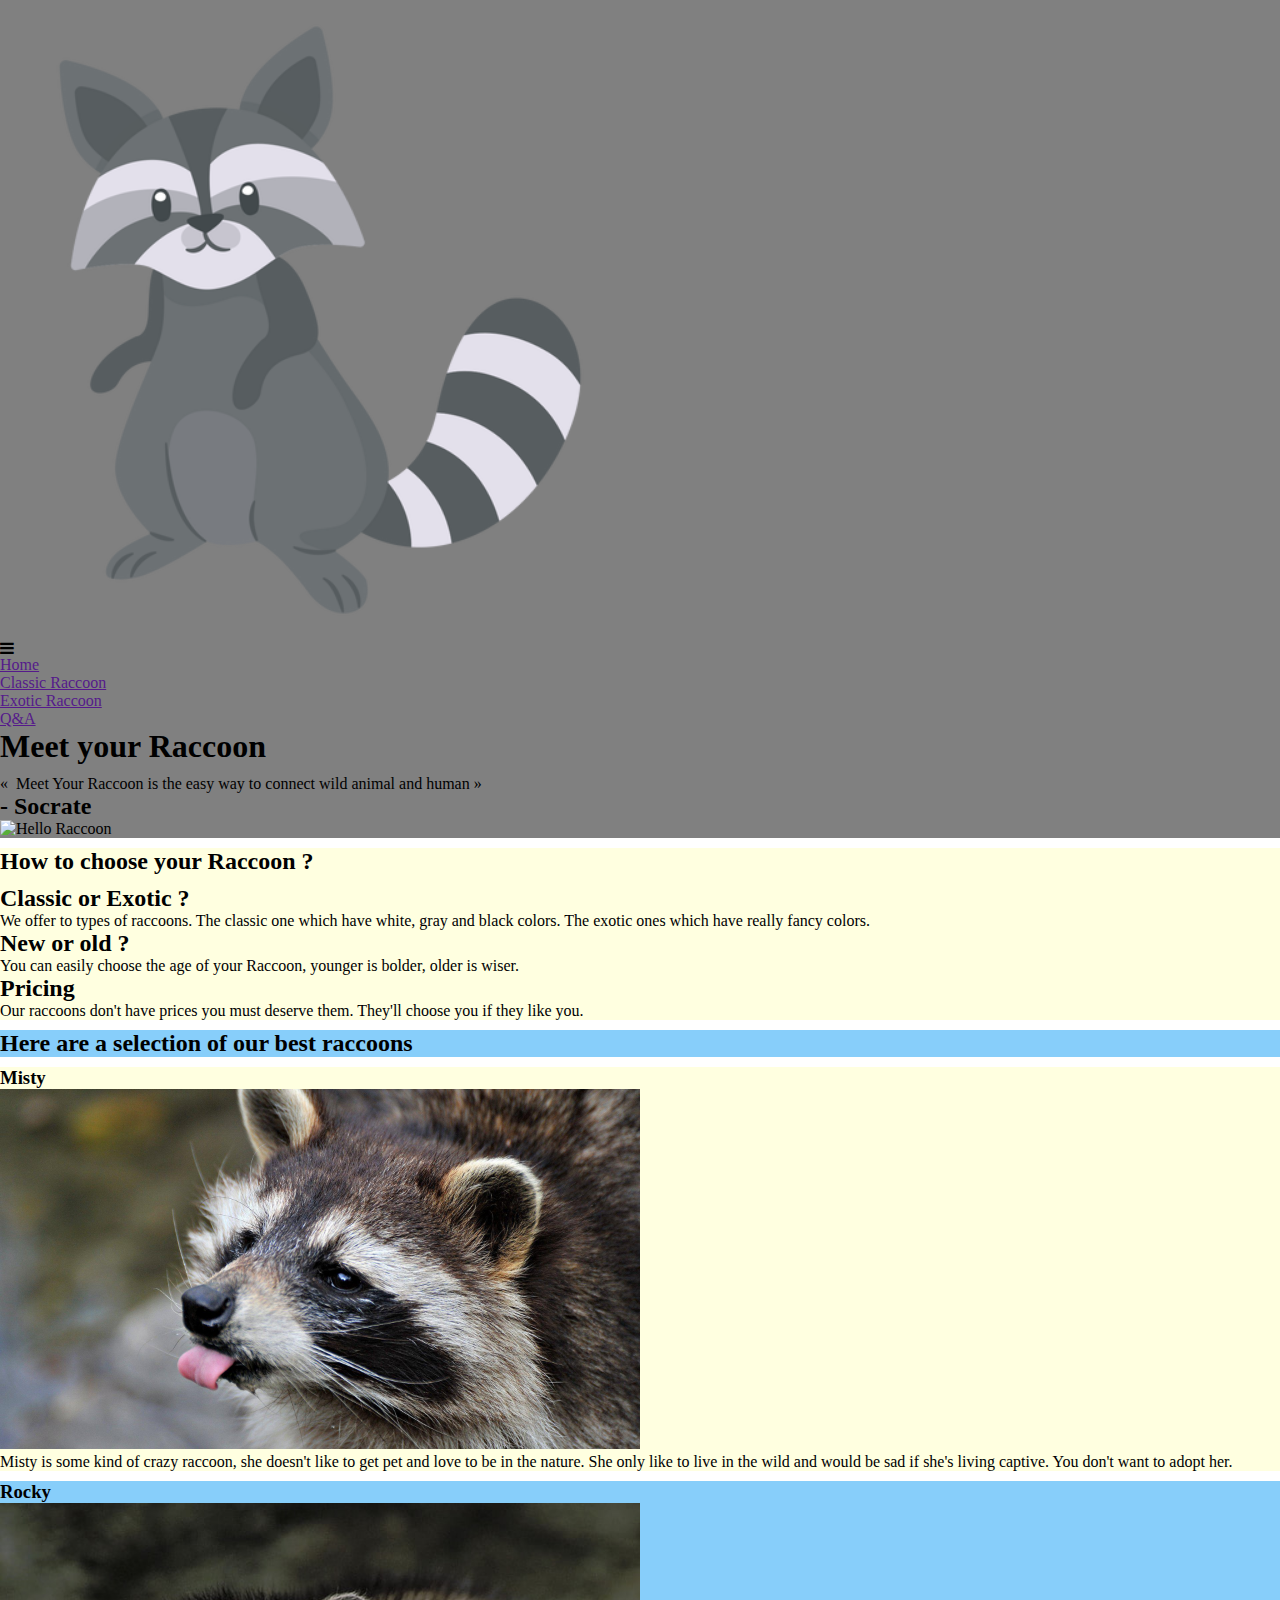
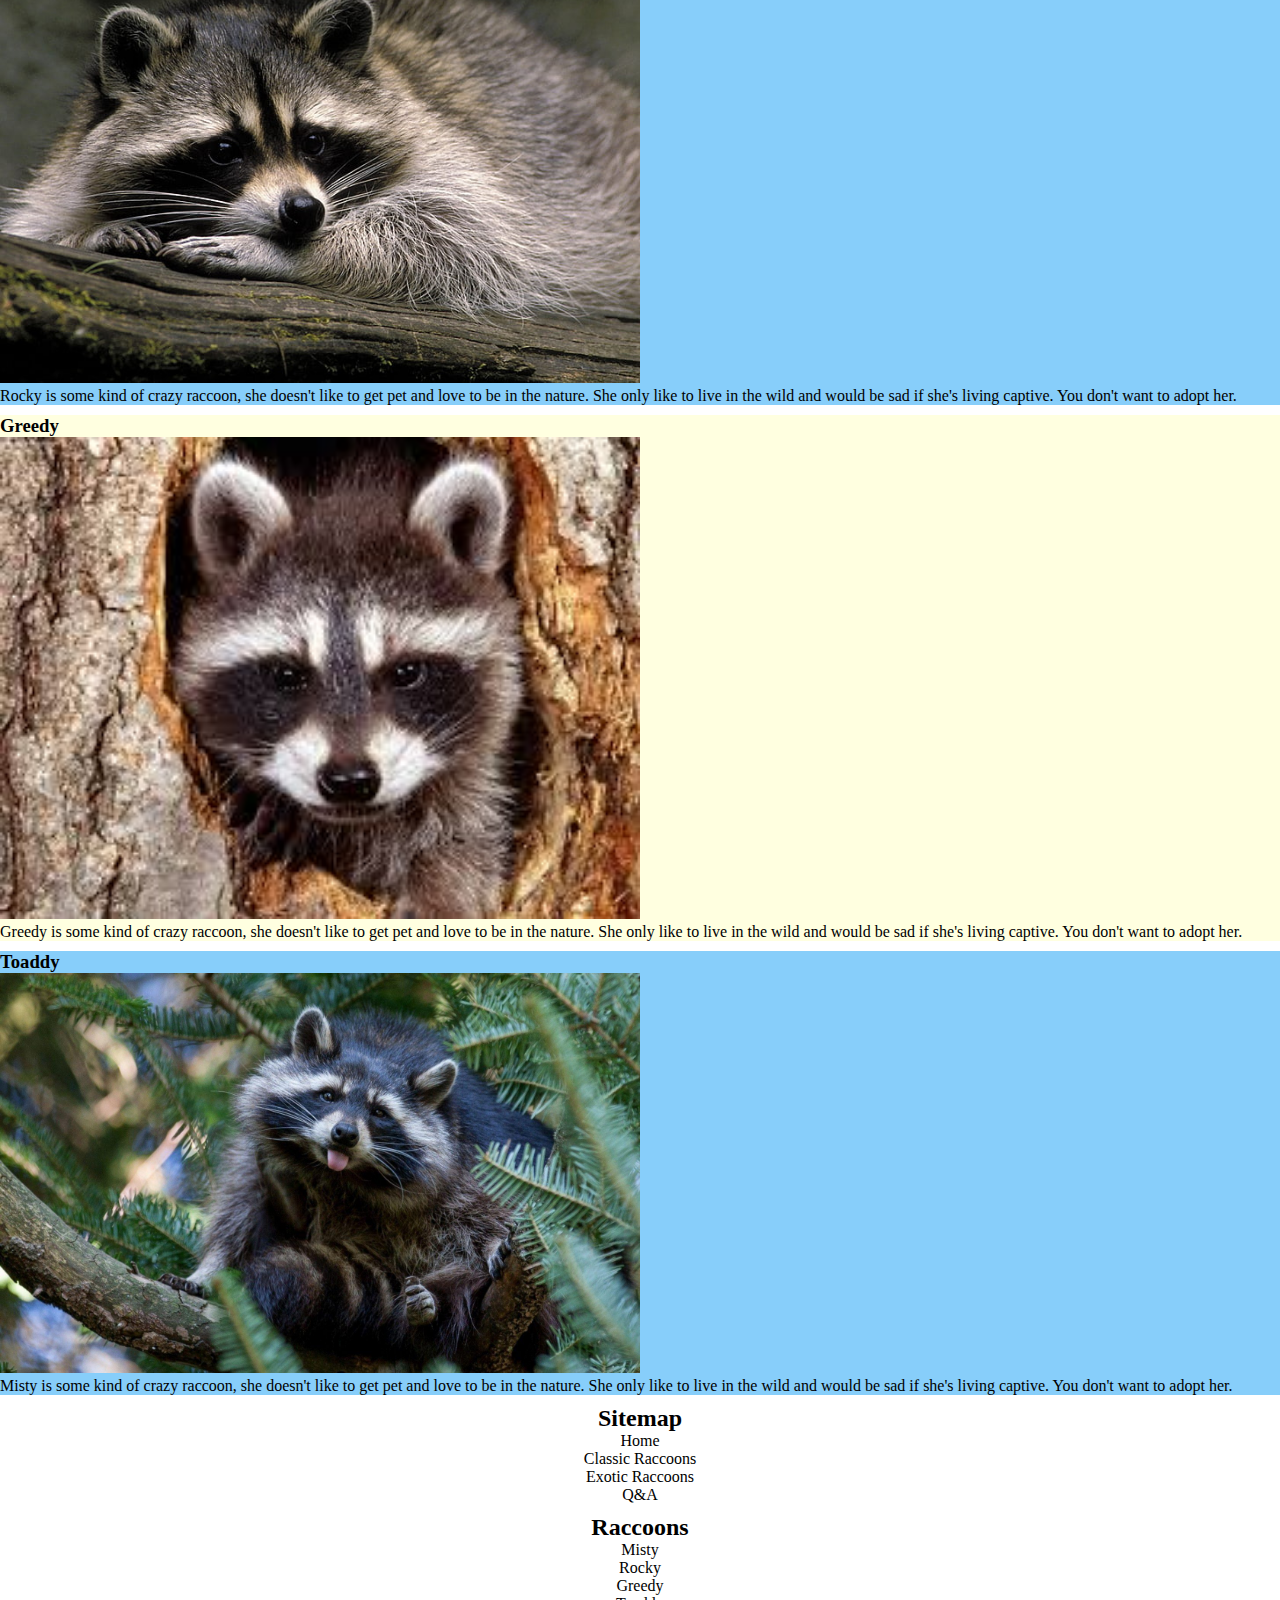
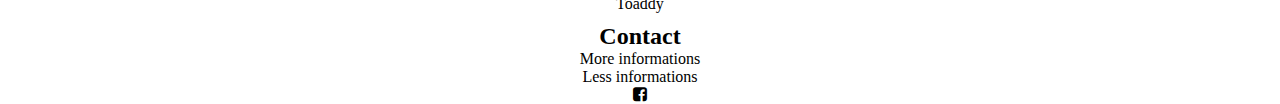
==== index.html @ c196fe4a "Mobile layout" ====
<!DOCTYPE html>
<html lang="en">
<head>
    <meta charset="UTF-8">
    <meta name="viewport" content="width=device-width, initial-scale=1.0">
    <meta http-equiv="X-UA-Compatible" content="ie/edge">
    <link rel="icon" href="#">
    <link rel="stylesheet" href="css/style.css" type="text/css">
    <link rel="stylesheet" href="https://stackpath.bootstrapcdn.com/font-awesome/4.7.0/css/font-awesome.min.css" integrity="sha384-wvfXpqpZZVQGK6TAh5PVlGOfQNHSoD2xbE+QkPxCAFlNEevoEH3Sl0sibVcOQVnN" crossorigin="anonymous">
    <title>Meet Your Raccoon</title>
</head>
<body>
    <header>
        <img id="logo" src="assets/images/cartoon_raccoon.png" alt="Meet your Raccoon logo">
        <i id="burger" class="fa fa-bars"></i>
        <nav id="navbar">
            <ul>
                <li><a href="">Home</a></li>
                <li><a href="">Classic Raccoon</a></li>
                <li><a href="">Exotic Raccoon</a></li>
                <li><a href="">Q&A</a></li>
            </ul>
        </nav>
        <h1>Meet your Raccoon</h1>
        <section id="quote">
            <quote>
                «  Meet Your Raccoon is the easy way to connect wild animal and human » 
            </quote>
            <h2>- Socrate</h2>
            <img id="raccoon" src="#" alt="Hello Raccoon">
        </section>
    </header>
    <main>
    <article class="impair">
        <h2>How to choose your Raccoon ?</h2>
        <section>
            <h2>Classic or Exotic ?</h2>
                <p>We offer to types of raccoons. The classic one which have white, gray and black colors. The exotic ones which have really fancy colors.</p>
            <h2> New or old ?</h2>
                <p>You can easily choose the age of your Raccoon, younger is bolder, older is wiser.</p>
            <h2>Pricing</h2>
                <p>Our raccoons don't have prices you must deserve them. They'll choose you if they like you.</p>
        </section>
    </article>
    <article>
        <h2 class="pair">Here are a selection of our best raccoons</h2>
        <section id="misty" class="selection impair">
            <h3>Misty</h3>
            <img src="assets/images/misty_raccoon.jpg" alt="Misty the raccoon">
                <p>Misty is some kind of crazy raccoon, she doesn't like to get pet and love to be in the nature. She only like to live in the wild and would be sad if she's living captive. You don't want to adopt her.</p>
        </section>
        <section id="rocky" class="selection pair">
            <h3>Rocky</h3>
            <img src="assets/images/rocky_raccoon.jpg" alt="Rocky the raccoon">
                <p>Rocky is some kind of crazy raccoon, she doesn't like to get pet and love to be in the nature. She only like to live in the wild and would be sad if she's living captive. You don't want to adopt her.</p>
        </section>
        <section id="greedy" class="selection impair">
            <h3>Greedy</h3>
            <img src="assets/images/greedy_raccoon.jpeg" alt="Greedy the raccoon">
                <p>Greedy is some kind of crazy raccoon, she doesn't like to get pet and love to be in the nature. She only like to live in the wild and would be sad if she's living captive. You don't want to adopt her.</p>
        </section>
        <section id="Toaddy" class="selection pair">
            <h3>Toaddy</h3>
            <img src="assets/images/toaddy_raccoon.jpg" alt="Toaddy the raccoon">
                <p>Misty is some kind of crazy raccoon, she doesn't like to get pet and love to be in the nature. She only like to live in the wild and would be sad if she's living captive. You don't want to adopt her.</p>
        </section>
    </article>
    </main>
    <footer>
        <section>
            <h2>Sitemap</h2>
            <ul>
                <li>Home</li>
                <li>Classic Raccoons</li>
                <li>Exotic Raccoons</li>
                <li>Q&A</li>
            </ul>
        </section>
        <section>
            <h2>Raccoons</h2>
            <ul>
                <li>Misty</li>
                <li>Rocky</li>
                <li>Greedy</li>
                <li>Toaddy</li>
            </ul>
        </section>
        <section>
            <h2>Contact</h2>
            <ul>
                <li>More informations</li>
                <li>Less informations</li>
            </ul>
        </section>

        <i class="fas fa-baby-carriage"></i>

        <i class="fa fa-facebook-square"></i>
    </footer>
</body>
</html>
---- css/style.css ----
/*===============  
    Typography
============== */

@import url('https://fonts.googleapis.com/css2?family=Ubuntu:ital,wght@0,300;0,400;0,700;1,400&display=swap');
@import url('https://fonts.googleapis.com/css2?family=Open+Sans:ital,wght@0,300;0,400;0,700;1,400&display=swap');

/* =========
    Global
========== */

*,
*::after,
*::before {
    padding: 0;
    margin: 0;
    scroll-behavior: smooth;

}

body {
    height: 100vh;
    display: grid;
}

header {
    display: grid;
    background-color: gray;
}

section {
    margin: 10px 0 0 0;
}

article {
    margin: 10px 0 0 0;

}

footer {
    margin: 0 0 10px 0;
}

.pair {
    background-color: lightskyblue;
}

.impair {
    background-color: lightyellow;
}

img {
    width: 50%;
}

/* ================
    Mobile layout
================= */

@media only screen and (max-width: 350px) {

    /* Header */

    header {
        grid-template-columns: 40px 1fr 1fr 40px;
        grid-template-rows: 70% 30%;
    }

    #logo {
        grid-column: 2 / 4;
        grid-row: 1 / 2;
        width: 50%;
        justify-self: center;
    }

    nav {
        display: none;
    }

    header h1 {
        grid-column: 2 / 4;
        grid-row: 2 / 3;
        margin-top: 5%;
        font-size: 20px;
        color: white;
        text-align: center;
    }

    #quote {
        display: none;
    }

    #burger {
        grid-column: 4 / 5;
        grid-row: 1 / 2;
        color: white;
        font-size: 25px;
        margin-top: 20px;
        padding-right: 20px;
    }

    /* Main */

    main {
        text-align: center;
    }

    main section img {
        align-self: center;
        border-radius: 50%;
        width: 150px;
        height: 150px;
        object-fit: cover;
    }

}

/*  Footer */

footer {
    text-align: center;
}

/* ================
    Tablet Layout
================= */

@media only screen and (max-width: 480px) {

    /* Header */

    header {
        grid-template-columns: 40px 1fr 1fr 40px;
        grid-template-rows: 70% 30%;
    }

    #logo {
        grid-column: 2 / 4;
        grid-row: 1 / 2;
        width: 50%;
        justify-self: center;
    }

    nav {
        display: none;
    }

    header h1 {
        grid-column: 2 / 4;
        grid-row: 2 / 3;
        margin-top: 5%;
        font-size: 20px;
        color: white;
        text-align: center;
    }

    #quote {
        display: none;
    }

    #burger {
        grid-column: 4 / 5;
        grid-row: 1 / 2;
        color: white;
        font-size: 25px;
        margin-top: 20px;
        padding-right: 20px;
    }

    /* Main */

    main {
        text-align: center;
    }

    main section img {
        align-self: center;
        border-radius: 50%;
        width: 150px;
        height: 150px;
        object-fit: cover;
    }

}

/*  Footer */

footer {
    text-align: center;
}

/* ================
    Tablet Layout
================== */

@media only screen and (min-width: 481px) and (max-width: 768px) {

    /* ==============================
    Header - Logo - Nav - Hero 
=============================== */

    /*header {
    display: grid;
    background-color: lightcoral;
}

#logo {
    width: 25%;
}

#navbar {
    text-align: center;
}

#navbar li {
    margin: 10px 0 10px 0;
}

#navbar a {
    text-decoration: none;
    color: white;
} */
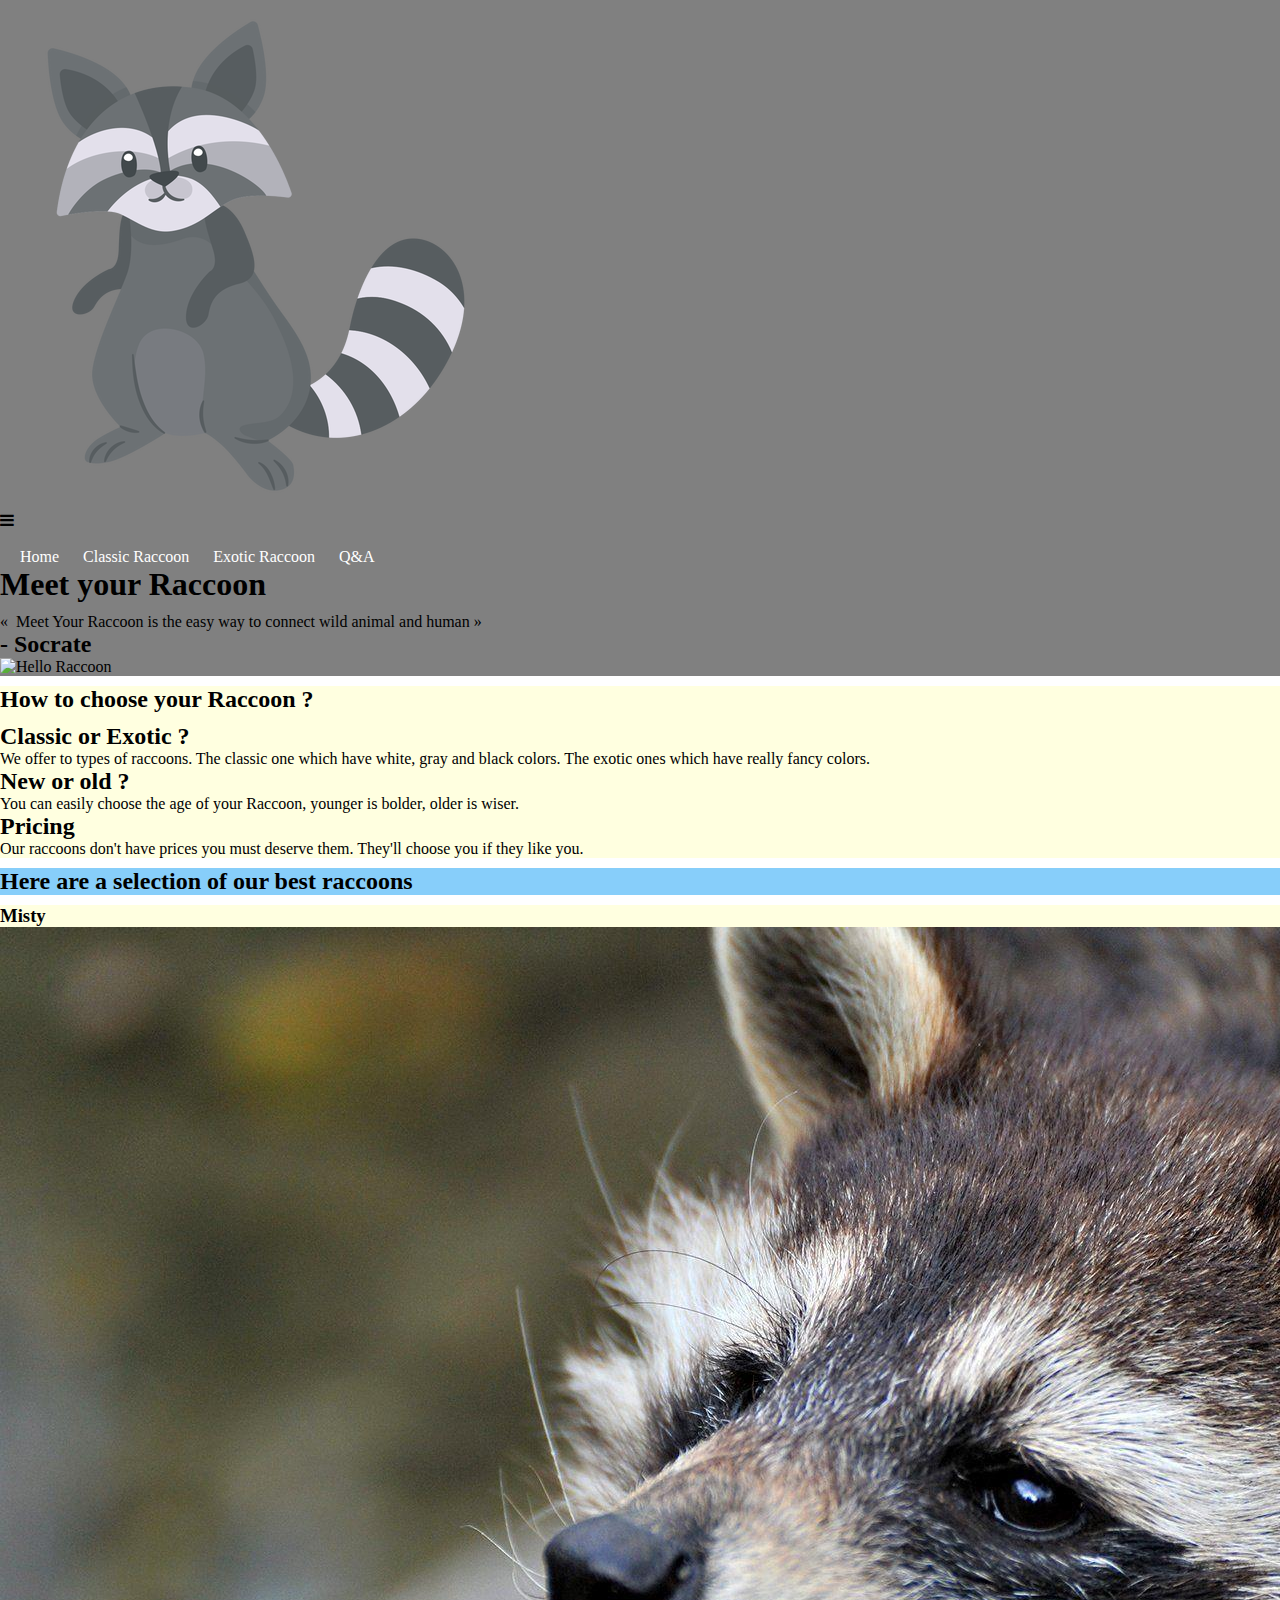
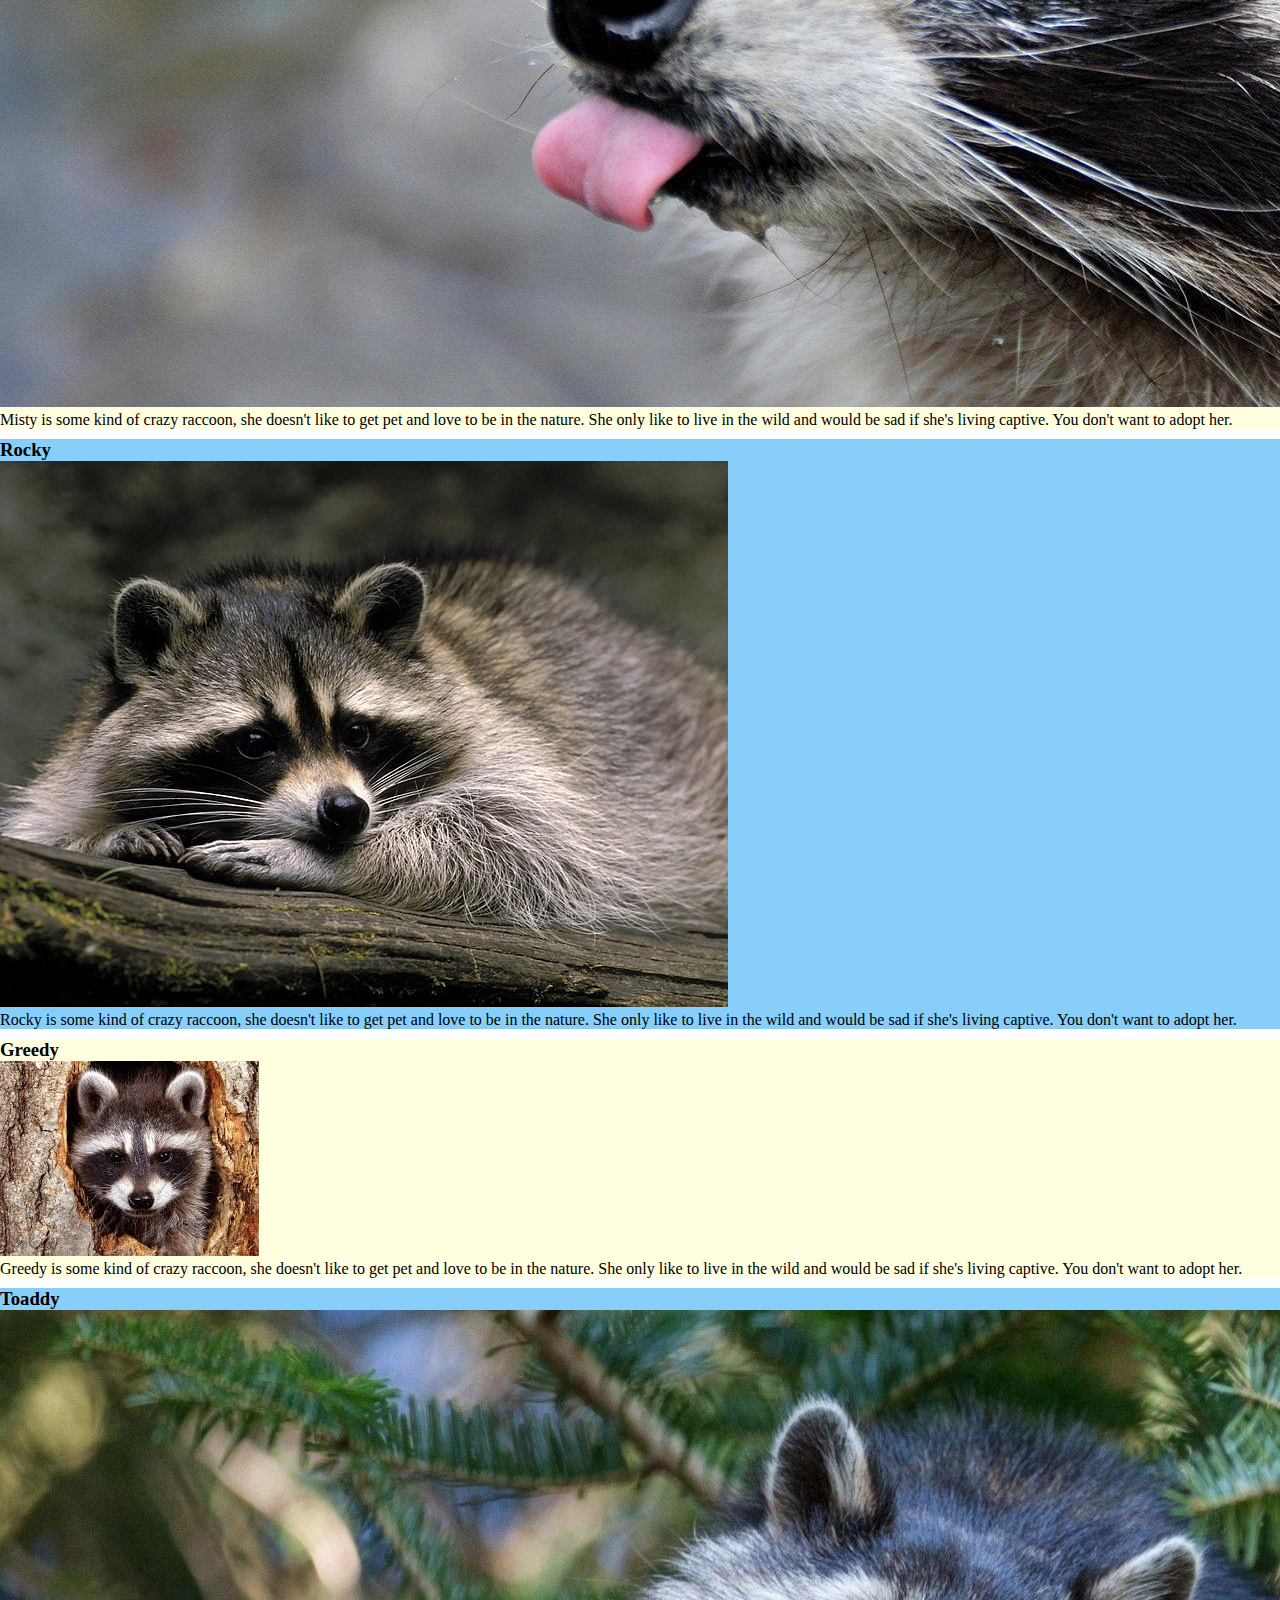
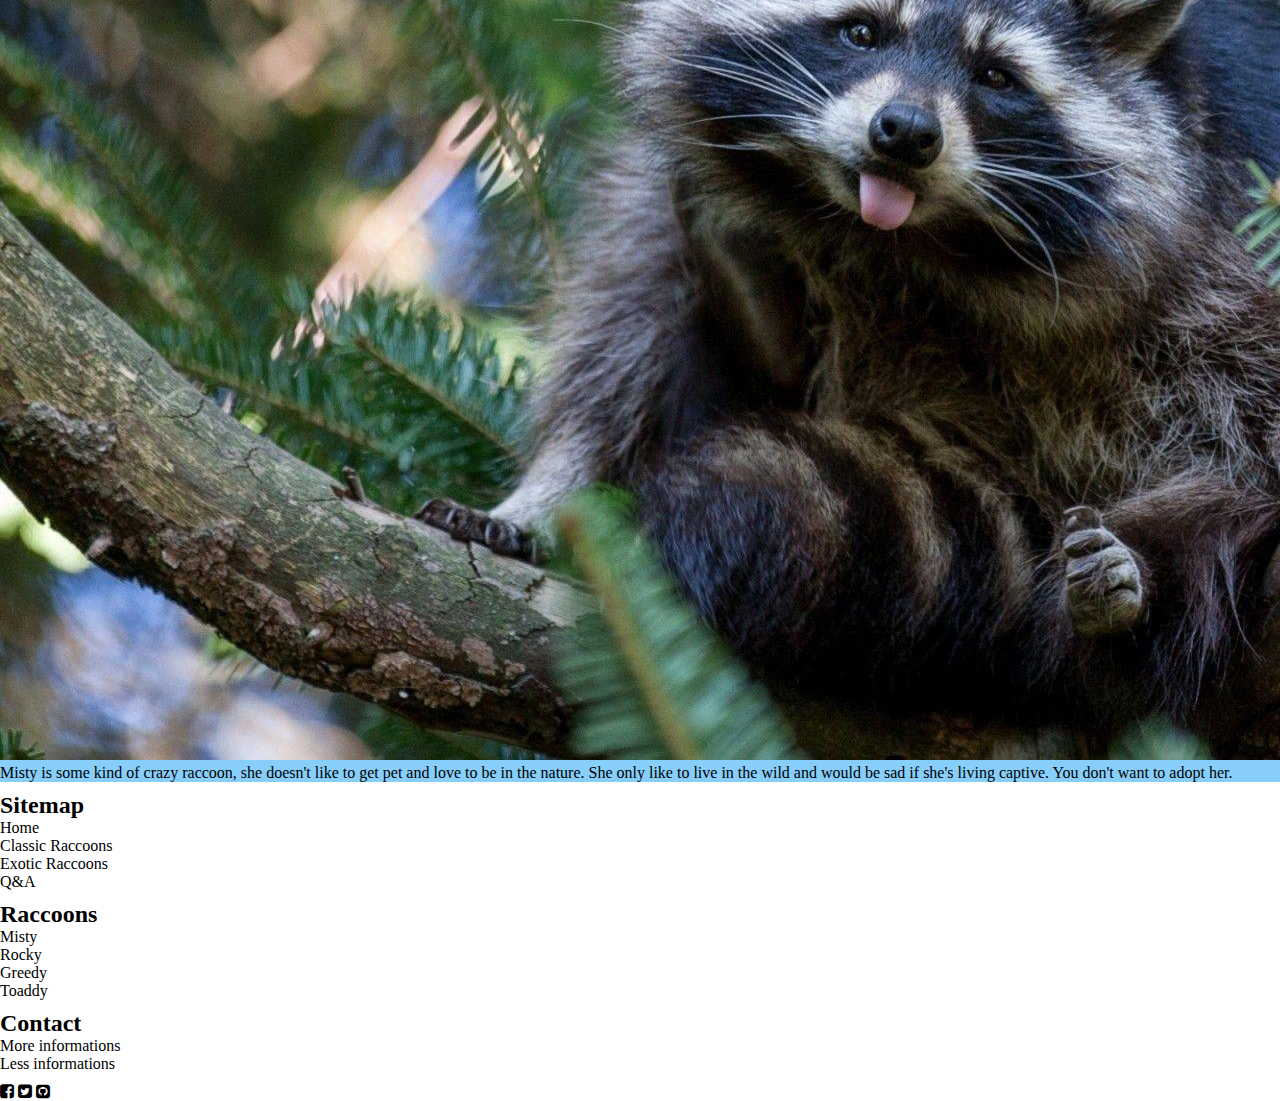
==== commit 4900ad7f: "Tablet" ====
--- a/index.html
+++ b/index.html
@@ -92,10 +92,11 @@
                 <li>Less informations</li>
             </ul>
         </section>
-
-        <i class="fas fa-baby-carriage"></i>
-
-        <i class="fa fa-facebook-square"></i>
+        <section>
+            <i class="fa fa-facebook-square"></i>
+            <i class="fa fa-twitter-square"></i>
+            <i class="fa fa-github-square"></i>
+        </section>
     </footer>
 </body>
 </html>--- a/css/style.css
+++ b/css/style.css
@@ -38,7 +38,12 @@
 }
 
 footer {
+    display: grid;
     margin: 0 0 10px 0;
+}
+
+footer li {
+    list-style-type: none;
 }
 
 .pair {
@@ -49,8 +54,20 @@
     background-color: lightyellow;
 }
 
-img {
-    width: 50%;
+nav ul {
+    list-style-type: none;
+
+}
+
+nav li {
+    display: inline-block;
+    margin: 20px 0 0 20px;
+}
+
+nav a {
+    text-decoration: none;
+    color: white;
+
 }
 
 /* ================
@@ -113,13 +130,14 @@
         object-fit: cover;
     }
 
-}
-
-/*  Footer */
-
-footer {
-    text-align: center;
-}
+    /*  Footer */
+
+    footer {
+        text-align: center;
+    }
+
+}
+
 
 /* ================
     Tablet Layout
@@ -137,7 +155,7 @@
     #logo {
         grid-column: 2 / 4;
         grid-row: 1 / 2;
-        width: 50%;
+        width: 40%;
         justify-self: center;
     }
 
@@ -149,7 +167,7 @@
         grid-column: 2 / 4;
         grid-row: 2 / 3;
         margin-top: 5%;
-        font-size: 20px;
+        font-size: 1em;
         color: white;
         text-align: center;
     }
@@ -181,13 +199,14 @@
         object-fit: cover;
     }
 
-}
-
-/*  Footer */
-
-footer {
-    text-align: center;
-}
+    /*  Footer */
+
+    footer {
+        text-align: center;
+    }
+}
+
+
 
 /* ================
     Tablet Layout
@@ -195,28 +214,69 @@
 
 @media only screen and (min-width: 481px) and (max-width: 768px) {
 
-    /* ==============================
-    Header - Logo - Nav - Hero 
-=============================== */
-
-    /*header {
-    display: grid;
-    background-color: lightcoral;
-}
-
-#logo {
-    width: 25%;
-}
-
-#navbar {
-    text-align: center;
-}
-
-#navbar li {
-    margin: 10px 0 10px 0;
-}
-
-#navbar a {
-    text-decoration: none;
-    color: white;
-} */+    /* Header */
+
+    header {
+        grid-template-columns: 40px 1fr 1fr 40px;
+        grid-template-rows: 70% 30%;
+    }
+
+    #logo {
+        grid-column: 2 / 3;
+        grid-row: 1 / 2;
+        width: 40%;
+        justify-self: start;
+        margin-left: 15px;
+    }
+
+    nav {
+        grid-column: 2 / 4;
+        grid-row: 1 /2;
+        justify-self: end;
+    }
+
+    header h1 {
+        grid-column: 2 / 4;
+        grid-row: 2 / 3;
+        margin-top: auto;
+        margin-bottom: auto;
+        font-size: 2em;
+        color: white;
+        text-align: center;
+    }
+
+    #quote {
+        display: none;
+    }
+
+    #burger {
+        display: none;
+    }
+
+    /* Main */
+
+    main {
+        text-align: center;
+    }
+
+    main section img {
+        align-self: center;
+        border-radius: 50%;
+        width: 150px;
+        height: 150px;
+        object-fit: cover;
+    }
+
+    /*  Footer */
+
+    footer {
+        grid-template-columns: 33.3% 33.3% 33.3%;
+        grid-template-rows: 90% 10%;
+        text-align: center;
+    }
+
+    #social {
+        grid-column: 2/ 3;
+        grid-row: 2 / 3;
+    }
+}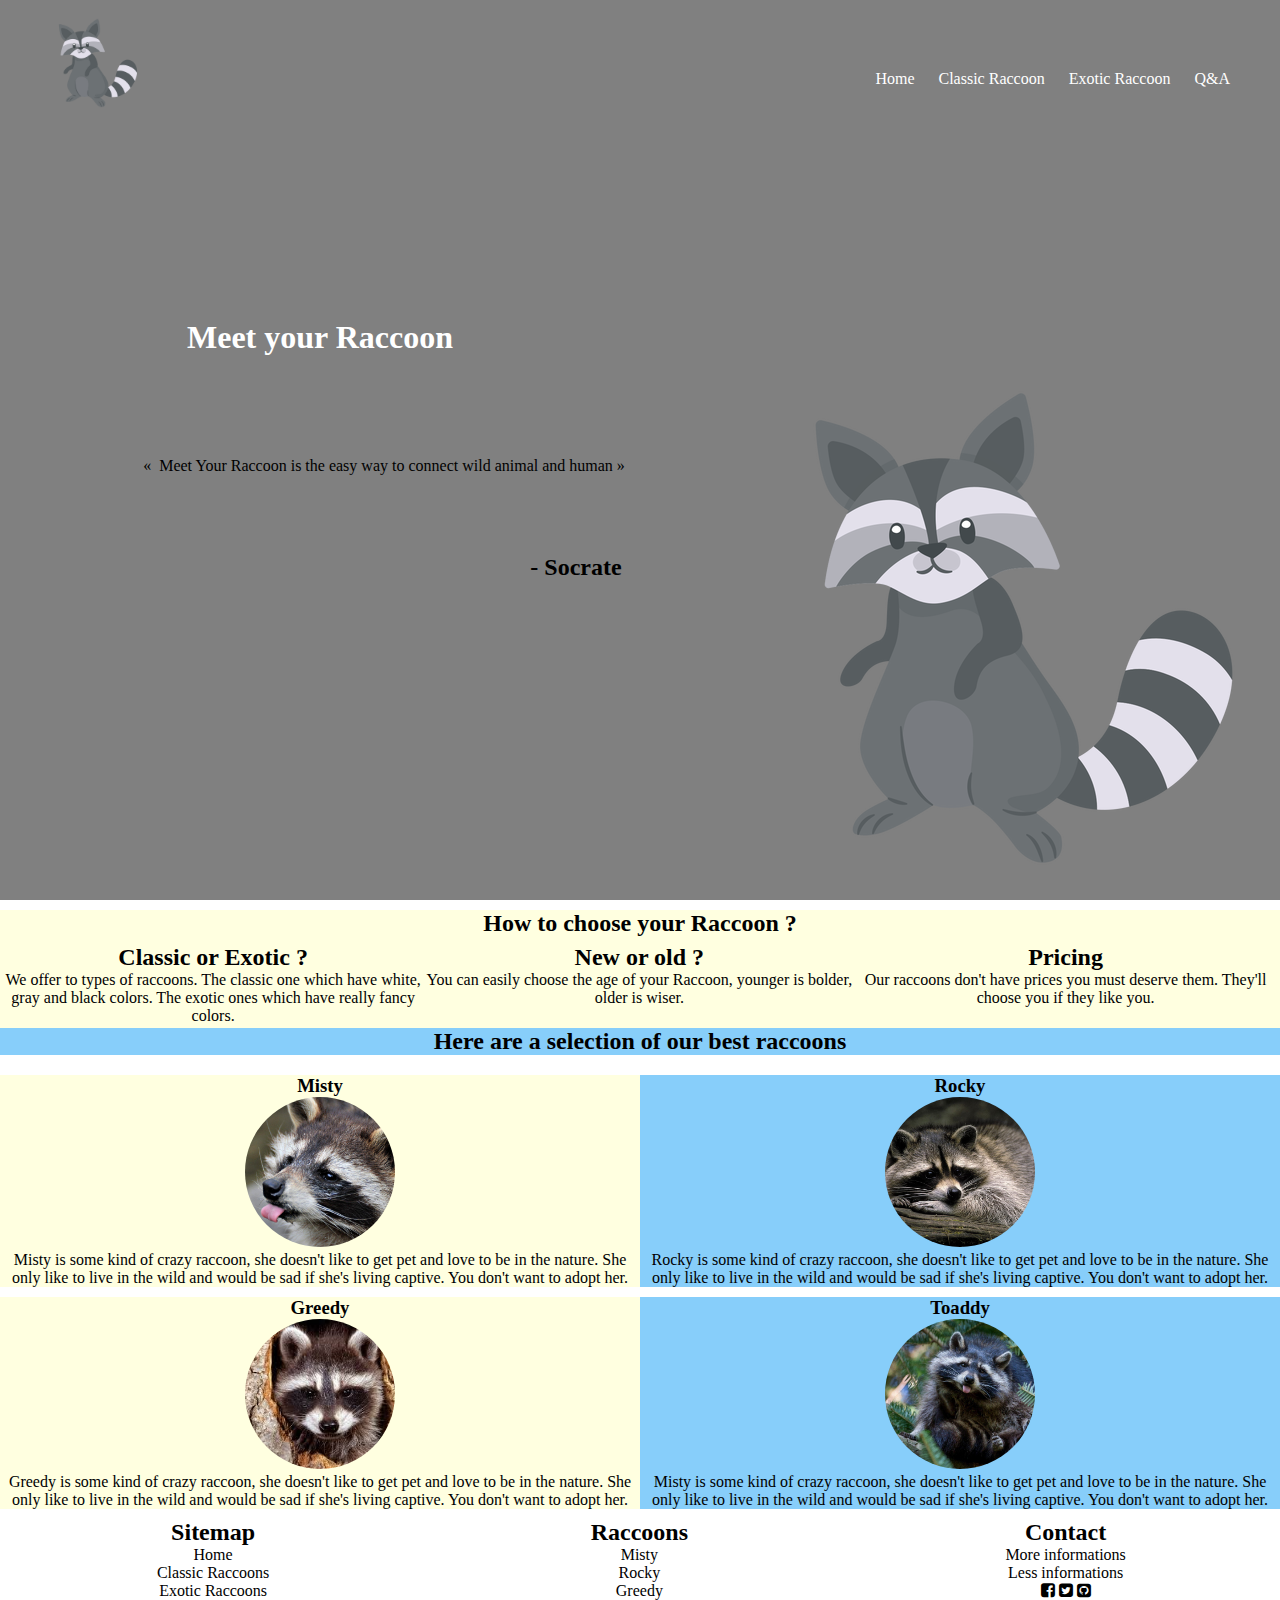
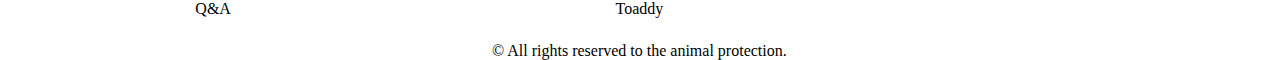
==== commit e86b71d3: "Desktop and small laptop" ====
--- a/index.html
+++ b/index.html
@@ -27,23 +27,28 @@
                 «  Meet Your Raccoon is the easy way to connect wild animal and human » 
             </quote>
             <h2>- Socrate</h2>
-            <img id="raccoon" src="#" alt="Hello Raccoon">
+            <img id="raccoon" src="assets/images/cartoon_raccoon.png" alt="Hello Raccoon">
         </section>
     </header>
     <main>
-    <article class="impair">
+    <article id="choose" class="impair">
         <h2>How to choose your Raccoon ?</h2>
-        <section>
+        <section id="classic">
             <h2>Classic or Exotic ?</h2>
                 <p>We offer to types of raccoons. The classic one which have white, gray and black colors. The exotic ones which have really fancy colors.</p>
-            <h2> New or old ?</h2>
+        </section>
+        <section>
+            <h2 id="age"> New or old ?</h2>
                 <p>You can easily choose the age of your Raccoon, younger is bolder, older is wiser.</p>
+        </section>
+        <section id="price">
             <h2>Pricing</h2>
                 <p>Our raccoons don't have prices you must deserve them. They'll choose you if they like you.</p>
         </section>
     </article>
-    <article>
-        <h2 class="pair">Here are a selection of our best raccoons</h2>
+     <h2 class="pair">Here are a selection of our best raccoons</h2>
+    <article id="all_racc">
+       
         <section id="misty" class="selection impair">
             <h3>Misty</h3>
             <img src="assets/images/misty_raccoon.jpg" alt="Misty the raccoon">
@@ -67,7 +72,7 @@
     </article>
     </main>
     <footer>
-        <section>
+        <section id="sitemap">
             <h2>Sitemap</h2>
             <ul>
                 <li>Home</li>
@@ -76,7 +81,7 @@
                 <li>Q&A</li>
             </ul>
         </section>
-        <section>
+        <section id="rac_names">
             <h2>Raccoons</h2>
             <ul>
                 <li>Misty</li>
@@ -85,17 +90,18 @@
                 <li>Toaddy</li>
             </ul>
         </section>
-        <section>
+        <section id="info">
             <h2>Contact</h2>
             <ul>
                 <li>More informations</li>
                 <li>Less informations</li>
+                <i class="fa fa-facebook-square"></i>
+                <i class="fa fa-twitter-square"></i>
+                <i class="fa fa-github-square"></i>
             </ul>
         </section>
-        <section>
-            <i class="fa fa-facebook-square"></i>
-            <i class="fa fa-twitter-square"></i>
-            <i class="fa fa-github-square"></i>
+        <section id="social">
+           <p> © All rights reserved to the animal protection.</p>
         </section>
     </footer>
 </body>
--- a/css/style.css
+++ b/css/style.css
@@ -28,6 +28,10 @@
     background-color: gray;
 }
 
+main {
+    display: grid;
+}
+
 section {
     margin: 10px 0 0 0;
 }
@@ -74,7 +78,7 @@
     Mobile layout
 ================= */
 
-@media only screen and (max-width: 350px) {
+@media only screen and (max-width: 540px) {
 
     /* Header */
 
@@ -138,12 +142,11 @@
 
 }
 
-
 /* ================
     Tablet Layout
-================= */
-
-@media only screen and (max-width: 480px) {
+================== */
+
+@media only screen and (min-width: 541px) and (max-width: 768px) {
 
     /* Header */
 
@@ -153,21 +156,26 @@
     }
 
     #logo {
+        grid-column: 2 / 3;
+        grid-row: 1 / 2;
+        width: 40%;
+        justify-self: start;
+        margin-left: 15px;
+    }
+
+    nav {
         grid-column: 2 / 4;
-        grid-row: 1 / 2;
-        width: 40%;
-        justify-self: center;
-    }
-
-    nav {
-        display: none;
+        grid-row: 1 /2;
+        justify-self: end;
     }
 
     header h1 {
         grid-column: 2 / 4;
-        grid-row: 2 / 3;
-        margin-top: 5%;
-        font-size: 1em;
+        grid-row: 1 / 3;
+        padding-top: 30px;
+        margin-top: auto;
+        margin-bottom: auto;
+        font-size: 2em;
         color: white;
         text-align: center;
     }
@@ -177,12 +185,7 @@
     }
 
     #burger {
-        grid-column: 4 / 5;
-        grid-row: 1 / 2;
-        color: white;
-        font-size: 25px;
-        margin-top: 20px;
-        padding-right: 20px;
+        display: none;
     }
 
     /* Main */
@@ -199,20 +202,33 @@
         object-fit: cover;
     }
 
+    #choose {
+        display: grid;
+        grid-template-columns: 33.3% 33.3% 33.3%;
+        grid-template-rows: 20% 80%;
+    }
+
+    #choose h2 {
+        grid-column: 1 / 5;
+        grid-row: 1 /2;
+        justify-self: center;
+    }
+
     /*  Footer */
 
     footer {
-        text-align: center;
-    }
-}
-
-
-
-/* ================
-    Tablet Layout
-================== */
-
-@media only screen and (min-width: 481px) and (max-width: 768px) {
+
+        text-align: center;
+    }
+
+
+}
+
+/* ===============
+    Small laptop
+================ */
+
+@media only screen and (min-width: 768px) and (max-width: 1024px) {
 
     /* Header */
 
@@ -237,7 +253,7 @@
 
     header h1 {
         grid-column: 2 / 4;
-        grid-row: 2 / 3;
+        grid-row: 1 / 3;
         margin-top: auto;
         margin-bottom: auto;
         font-size: 2em;
@@ -267,6 +283,45 @@
         object-fit: cover;
     }
 
+    #choose {
+        display: grid;
+        grid-template-columns: 33.3% 33.3% 33.3%;
+        grid-template-rows: 20% 80%;
+    }
+
+    #choose h2 {
+        grid-column: 1 / 5;
+        grid-row: 1 /2;
+        justify-self: center;
+    }
+
+
+    # #all_racc {
+        display: grid;
+        grid-template-columns: 50% 50%;
+        grid-template-rows: 50% 50%;
+    }
+
+    #misty {
+        grid-column: 1 / 2;
+        grid-row: 1 / 2;
+    }
+
+    #rocky {
+        grid-column: 2 / 3;
+        grid-row: 1 / 2;
+    }
+
+    #greedy {
+        grid-column: 1 / 2;
+        grid-row: 2 / 3;
+    }
+
+    #toaddy {
+        grid-column: 2 / 3;
+        grid-row: 2 / 3;
+    }
+
     /*  Footer */
 
     footer {
@@ -275,8 +330,180 @@
         text-align: center;
     }
 
+    #sitemap {
+        grid-column: 1 / 2;
+        grid-row: 1 / 2;
+    }
+
+    #rac_names {
+        grid-column: 2 / 3;
+        grid-row: 1 / 2;
+    }
+
+    #info {
+        grid-column: 3 / 4;
+        grid-row: 1 / 2;
+    }
+
     #social {
-        grid-column: 2/ 3;
-        grid-row: 2 / 3;
-    }
+        grid-column: 1 / 4;
+        grid-row: 2 / 3;
+        text-align: center;
+    }
+}
+
+/* ==================
+    Desktop layout
+================== */
+
+@media only screen and (min-width: 1025px) {
+
+    /* Header */
+
+    header {
+        grid-template-columns: 1fr 1fr 1fr 1fr;
+        grid-template-rows: 1fr 1fr 1fr 1fr;
+        height: 100vh;
+    }
+
+    #logo {
+        grid-column: 1 / 2;
+        grid-row: 1 / 2;
+        width: 30%;
+        justify-self: start;
+        margin: 15px 0 0 50px;
+    }
+
+    nav {
+        grid-column: 2 / 5;
+        grid-row: 1 /2;
+        justify-self: end;
+        margin: 50px 50px 0 0;
+    }
+
+    header h1 {
+        grid-column: 1 / 3;
+        grid-row: 2 / 3;
+        margin-top: auto;
+        margin-bottom: auto;
+        font-size: 2em;
+        color: white;
+        text-align: center;
+    }
+
+    #quote {
+        display: grid;
+        grid-template-columns: 1fr 1fr 1fr;
+        grid-template-rows: 1fr 1fr 1fr;
+        grid-column: 1 / 5;
+        grid-row: 2/ 5;
+    }
+
+    #quote quote {
+        grid-column: 1 / 3;
+        grid-row: 2 / 3;
+        justify-self: center;
+    }
+
+    #quote h2 {
+        grid-column: 2 / 3;
+        grid-row: 2 / 3;
+        justify-self: center;
+        align-self: center;
+    }
+
+    #raccoon {
+        grid-column: 3/ 4;
+        grid-row: 2 / 4;
+        align-self: center;
+        padding-bottom: 100px;
+    }
+
+    header section quote {}
+
+    #burger {
+        display: none;
+    }
+
+    /* Main */
+
+    main {
+        text-align: center;
+    }
+
+    main section img {
+        align-self: center;
+        border-radius: 50%;
+        width: 150px;
+        height: 150px;
+        object-fit: cover;
+    }
+
+    #choose {
+        display: grid;
+        grid-template-columns: 33.3% 33.3% 33.3%;
+        grid-template-rows: 20% 80%;
+    }
+
+    #choose h2 {
+        grid-column: 1 / 5;
+        grid-row: 1 /2;
+        justify-self: center;
+    }
+
+    #all_racc {
+        display: grid;
+        grid-template-columns: 50% 50%;
+        grid-template-rows: 50% 50%;
+    }
+
+    #misty {
+        grid-column: 1 / 2;
+        grid-row: 1 / 2;
+    }
+
+    #rocky {
+        grid-column: 2 / 3;
+        grid-row: 1 / 2;
+    }
+
+    #greedy {
+        grid-column: 1 / 2;
+        grid-row: 2 / 3;
+    }
+
+    #toaddy {
+        grid-column: 2 / 3;
+        grid-row: 2 / 3;
+    }
+
+    /*  Footer */
+
+    footer {
+        grid-template-columns: 33.3% 33.3% 33.3%;
+        grid-template-rows: 90% 10%;
+        text-align: center;
+    }
+
+    #sitemap {
+        grid-column: 1 / 2;
+        grid-row: 1 / 2;
+    }
+
+    #rac_names {
+        grid-column: 2 / 3;
+        grid-row: 1 / 2;
+    }
+
+    #info {
+        grid-column: 3 / 4;
+        grid-row: 1 / 2;
+    }
+
+    #social {
+        grid-column: 1 / 4;
+        grid-row: 2 / 3;
+        text-align: center;
+    }
+
 }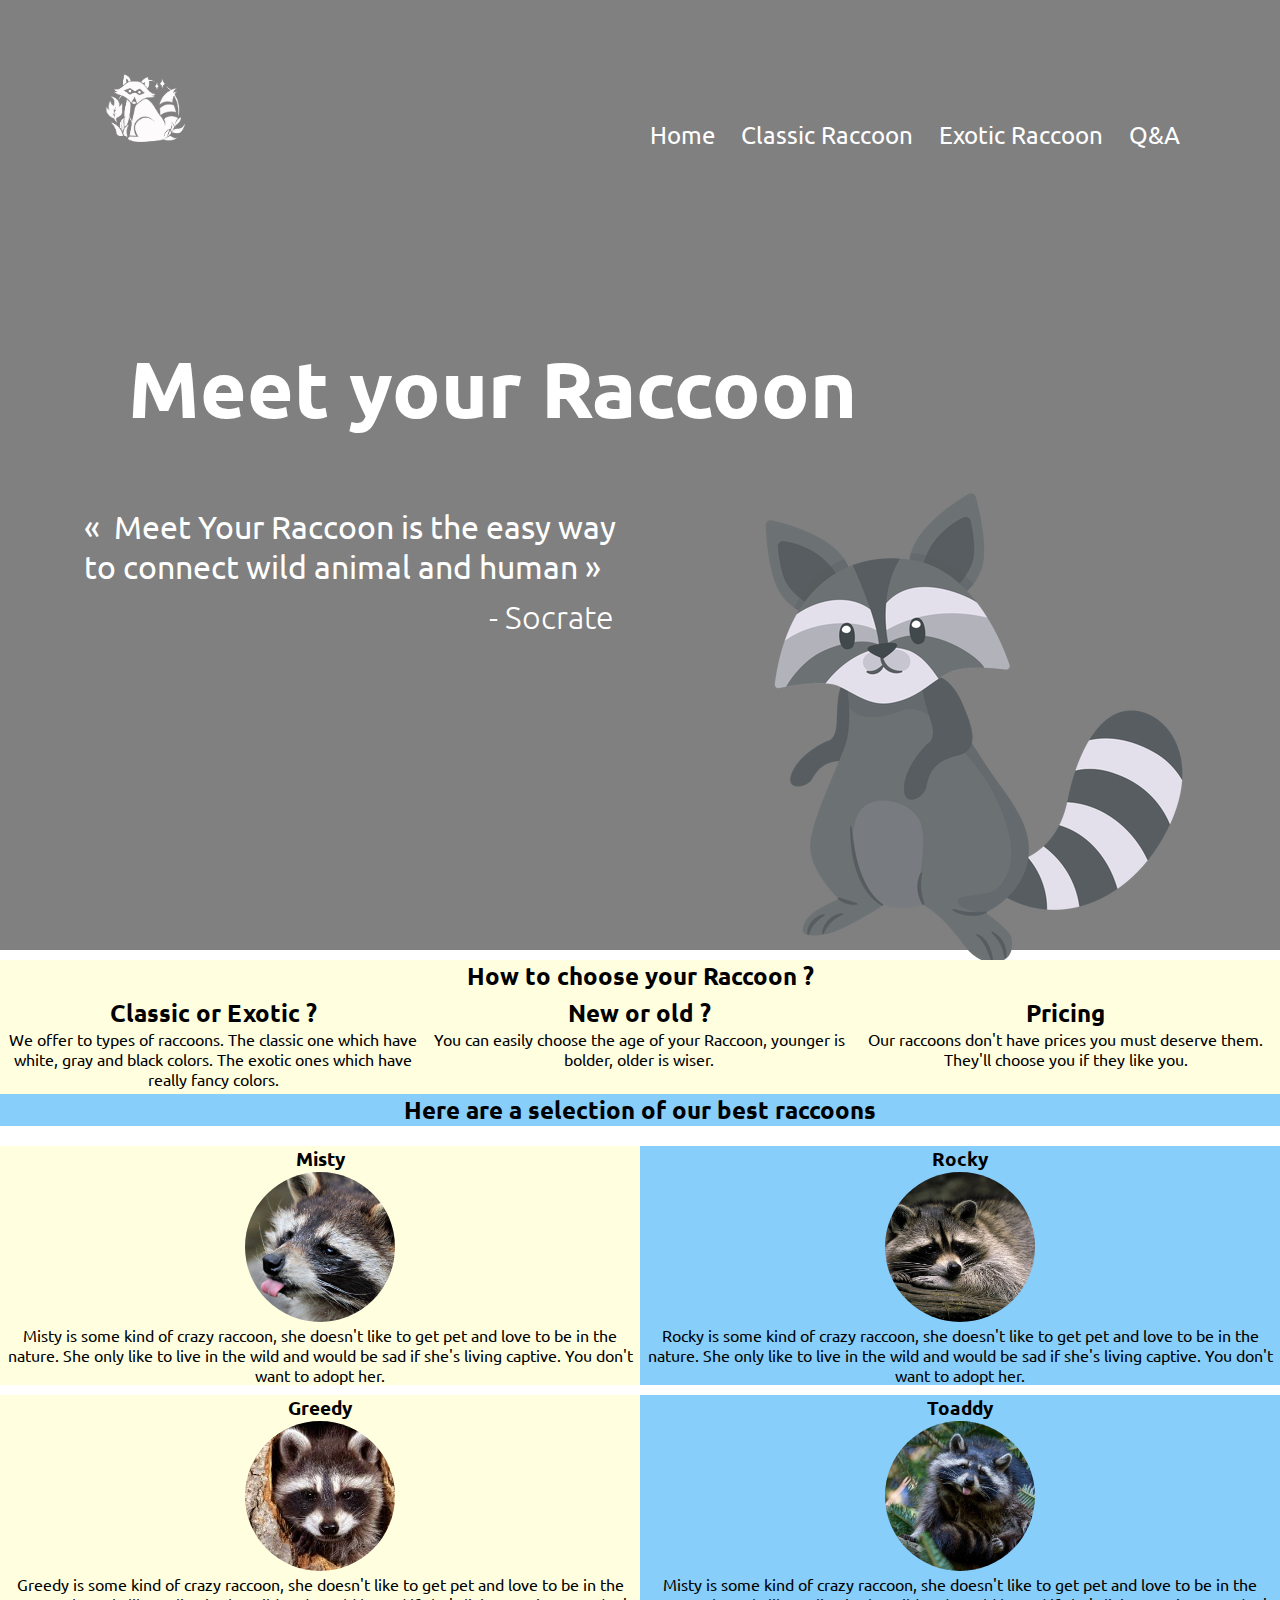
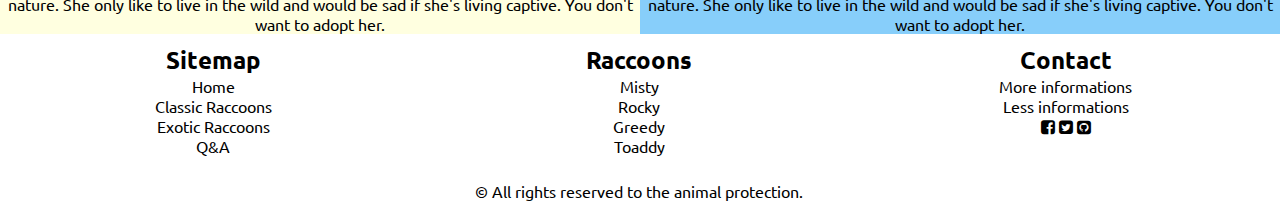
==== commit ba4b6486: "Correction" ====
--- a/index.html
+++ b/index.html
@@ -11,7 +11,7 @@
 </head>
 <body>
     <header>
-        <img id="logo" src="assets/images/cartoon_raccoon.png" alt="Meet your Raccoon logo">
+        <img id="logo" src="assets/images/raccoon_logo.png" alt="Meet your Raccoon logo">
         <i id="burger" class="fa fa-bars"></i>
         <nav id="navbar">
             <ul>
--- a/css/style.css
+++ b/css/style.css
@@ -21,6 +21,7 @@
 body {
     height: 100vh;
     display: grid;
+    font-family: 'Ubuntu', sans-serif;
 }
 
 header {
@@ -246,9 +247,11 @@
     }
 
     nav {
+
         grid-column: 2 / 4;
         grid-row: 1 /2;
         justify-self: end;
+        margin-top: 10px;
     }
 
     header h1 {
@@ -364,6 +367,7 @@
         grid-template-columns: 1fr 1fr 1fr 1fr;
         grid-template-rows: 1fr 1fr 1fr 1fr;
         height: 100vh;
+        padding: 50px 50px 0 50px
     }
 
     #logo {
@@ -379,14 +383,17 @@
         grid-row: 1 /2;
         justify-self: end;
         margin: 50px 50px 0 0;
-    }
+        font-size: 1.5em;
+    }
+
+    nav a {}
 
     header h1 {
-        grid-column: 1 / 3;
+        grid-column: 1 / 4;
         grid-row: 2 / 3;
         margin-top: auto;
         margin-bottom: auto;
-        font-size: 2em;
+        font-size: 5em;
         color: white;
         text-align: center;
     }
@@ -402,7 +409,11 @@
     #quote quote {
         grid-column: 1 / 3;
         grid-row: 2 / 3;
-        justify-self: center;
+        justify-self: end;
+        margin: 0 100px 0 100px;
+        width: 80%;
+        color: white;
+        font-size: 2em;
     }
 
     #quote h2 {
@@ -410,16 +421,16 @@
         grid-row: 2 / 3;
         justify-self: center;
         align-self: center;
+        color: white;
+        font-size: 2em;
+        font-weight: 300;
     }
 
     #raccoon {
         grid-column: 3/ 4;
         grid-row: 2 / 4;
         align-self: center;
-        padding-bottom: 100px;
-    }
-
-    header section quote {}
+    }
 
     #burger {
         display: none;
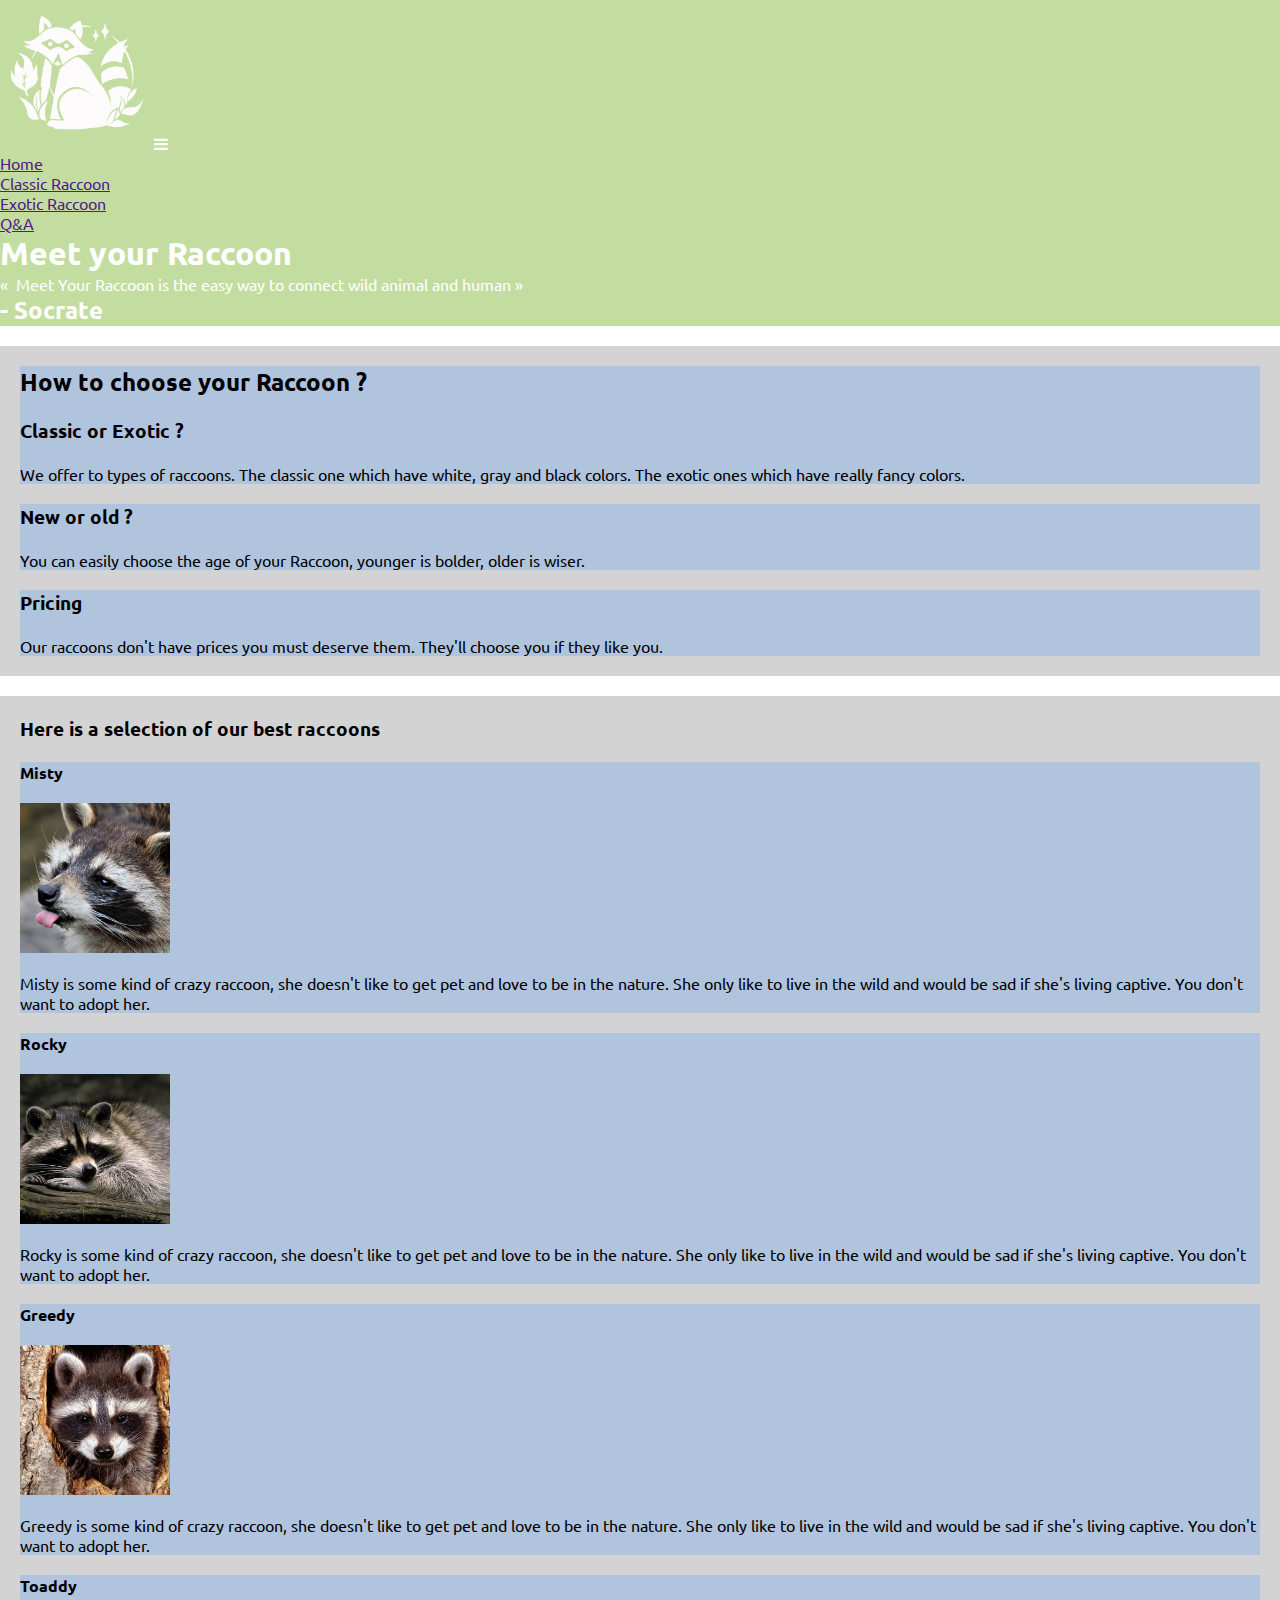
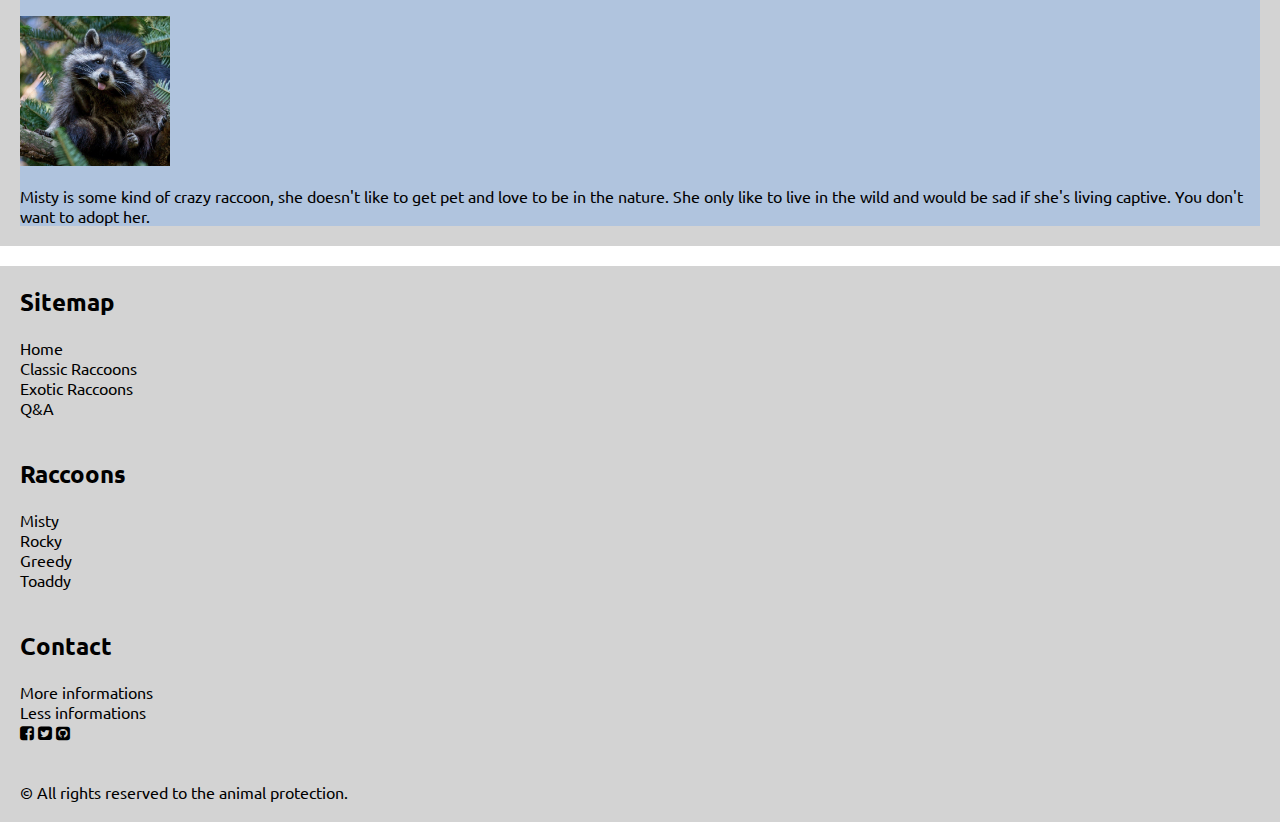
==== commit a22555a3: "Restart" ====
--- a/index.html
+++ b/index.html
@@ -5,7 +5,7 @@
     <meta name="viewport" content="width=device-width, initial-scale=1.0">
     <meta http-equiv="X-UA-Compatible" content="ie/edge">
     <link rel="icon" href="#">
-    <link rel="stylesheet" href="css/style.css" type="text/css">
+    <link rel="stylesheet" href="css/style2.css" type="text/css">
     <link rel="stylesheet" href="https://stackpath.bootstrapcdn.com/font-awesome/4.7.0/css/font-awesome.min.css" integrity="sha384-wvfXpqpZZVQGK6TAh5PVlGOfQNHSoD2xbE+QkPxCAFlNEevoEH3Sl0sibVcOQVnN" crossorigin="anonymous">
     <title>Meet Your Raccoon</title>
 </head>
@@ -22,54 +22,52 @@
             </ul>
         </nav>
         <h1>Meet your Raccoon</h1>
-        <section id="quote">
             <quote>
                 «  Meet Your Raccoon is the easy way to connect wild animal and human » 
             </quote>
             <h2>- Socrate</h2>
-            <img id="raccoon" src="assets/images/cartoon_raccoon.png" alt="Hello Raccoon">
-        </section>
+            <!--<img id="raccoon" src="assets/images/cartoon_raccoon.png" alt="Hello Raccoon">-->
     </header>
     <main>
-    <article id="choose" class="impair">
-        <h2>How to choose your Raccoon ?</h2>
-        <section id="classic">
-            <h2>Classic or Exotic ?</h2>
+    <section id="choose">
+        <article id="classic">
+            <h2>How to choose your Raccoon ?</h2>
+            <h3>Classic or Exotic ?</h3>
                 <p>We offer to types of raccoons. The classic one which have white, gray and black colors. The exotic ones which have really fancy colors.</p>
-        </section>
-        <section>
-            <h2 id="age"> New or old ?</h2>
+        </article>
+        <article>
+            <h3 id="age"> New or old ?</h3>
                 <p>You can easily choose the age of your Raccoon, younger is bolder, older is wiser.</p>
-        </section>
-        <section id="price">
-            <h2>Pricing</h2>
+        </article>
+        <article id="price">
+            <h3>Pricing</h3>
                 <p>Our raccoons don't have prices you must deserve them. They'll choose you if they like you.</p>
-        </section>
-    </article>
-     <h2 class="pair">Here are a selection of our best raccoons</h2>
-    <article id="all_racc">
-       
-        <section id="misty" class="selection impair">
-            <h3>Misty</h3>
+        </article>
+    </section>
+     
+    <section id="all_racc">
+        <h3>Here is a selection of our best raccoons</h3>
+        <article id="misty" >
+            <h4>Misty</h4>
             <img src="assets/images/misty_raccoon.jpg" alt="Misty the raccoon">
                 <p>Misty is some kind of crazy raccoon, she doesn't like to get pet and love to be in the nature. She only like to live in the wild and would be sad if she's living captive. You don't want to adopt her.</p>
-        </section>
-        <section id="rocky" class="selection pair">
-            <h3>Rocky</h3>
+        </article>
+        <article id="rocky" class="selection pair">
+            <h4>Rocky</h4>
             <img src="assets/images/rocky_raccoon.jpg" alt="Rocky the raccoon">
                 <p>Rocky is some kind of crazy raccoon, she doesn't like to get pet and love to be in the nature. She only like to live in the wild and would be sad if she's living captive. You don't want to adopt her.</p>
-        </section>
-        <section id="greedy" class="selection impair">
-            <h3>Greedy</h3>
+        </article>
+        <article id="greedy" class="selection impair">
+            <h4>Greedy</h4>
             <img src="assets/images/greedy_raccoon.jpeg" alt="Greedy the raccoon">
                 <p>Greedy is some kind of crazy raccoon, she doesn't like to get pet and love to be in the nature. She only like to live in the wild and would be sad if she's living captive. You don't want to adopt her.</p>
-        </section>
-        <section id="Toaddy" class="selection pair">
-            <h3>Toaddy</h3>
+        </article>
+        <article id="Toaddy" class="selection pair">
+            <h4>Toaddy</h4>
             <img src="assets/images/toaddy_raccoon.jpg" alt="Toaddy the raccoon">
                 <p>Misty is some kind of crazy raccoon, she doesn't like to get pet and love to be in the nature. She only like to live in the wild and would be sad if she's living captive. You don't want to adopt her.</p>
-        </section>
-    </article>
+        </article>
+    </section>
     </main>
     <footer>
         <section id="sitemap">
--- a/css/style2.css
+++ b/css/style2.css
@@ -0,0 +1,67 @@
+/*===============  
+    Typography
+============== */
+
+@import url('https://fonts.googleapis.com/css2?family=Ubuntu:ital,wght@0,300;0,400;0,700;1,400&display=swap');
+@import url('https://fonts.googleapis.com/css2?family=Open+Sans:ital,wght@0,300;0,400;0,700;1,400&display=swap');
+
+/* =========
+    Global
+========== */
+*,
+*::after,
+*::before {
+    padding: 0;
+    margin: 0;
+    scroll-behavior: smooth;
+}
+
+body {
+    display: grid;
+    grid-template-rows: auto 1fr auto;
+    gap: 20px;
+    font-family: 'Ubuntu', sans-serif;
+
+}
+
+header {
+    background-color: #C3DDA1;
+    color: white;
+}
+
+main {
+    display: grid;
+    gap: 20px;
+}
+
+main img {
+    width: 150px;
+    height: 150px;
+    object-fit: cover;
+}
+
+article {
+    display: grid;
+    gap: 20px;
+    background-color: lightsteelblue;
+}
+
+section {
+    display: grid;
+    gap: 20px;
+    background-color: lightgray;
+    padding: 20px
+}
+
+footer {
+    display: grid;
+}
+
+ul {
+    list-style-type: none;
+}
+
+#logo {
+    width: 150px;
+    height: 150px;
+}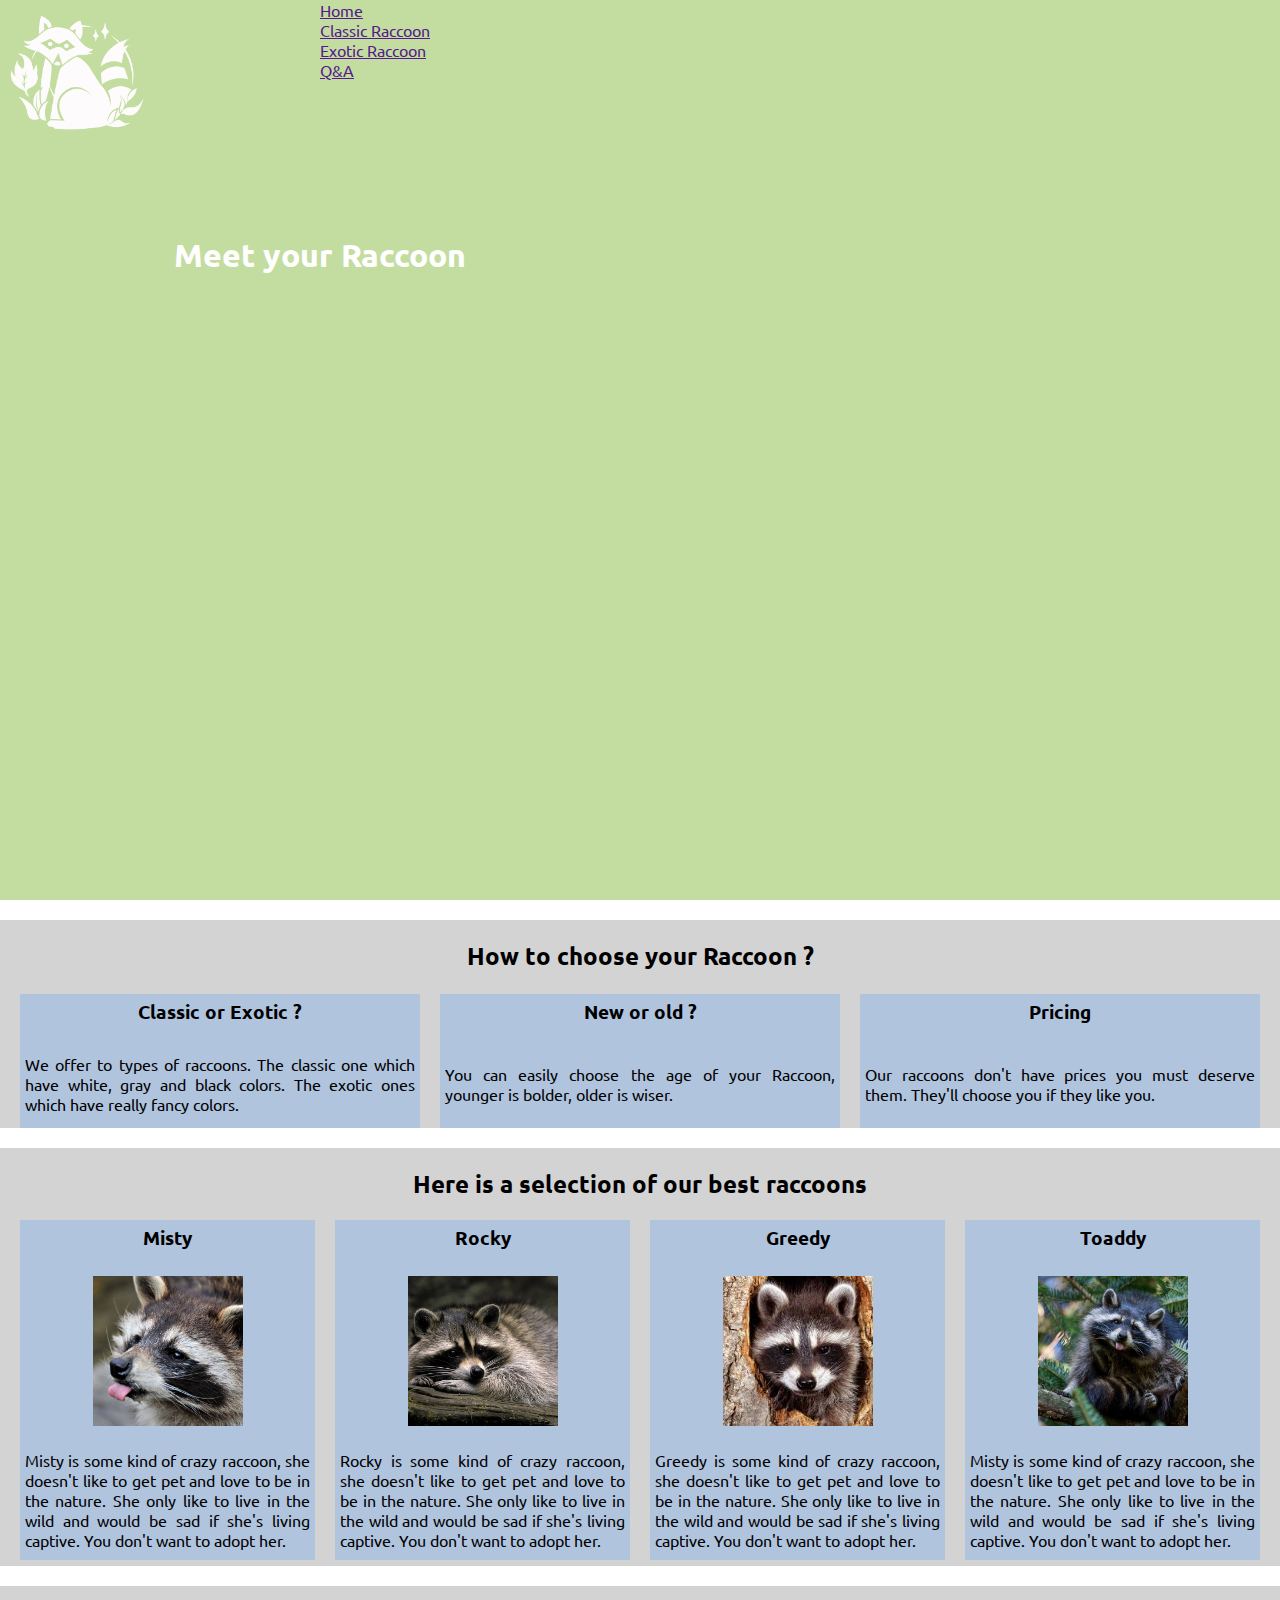
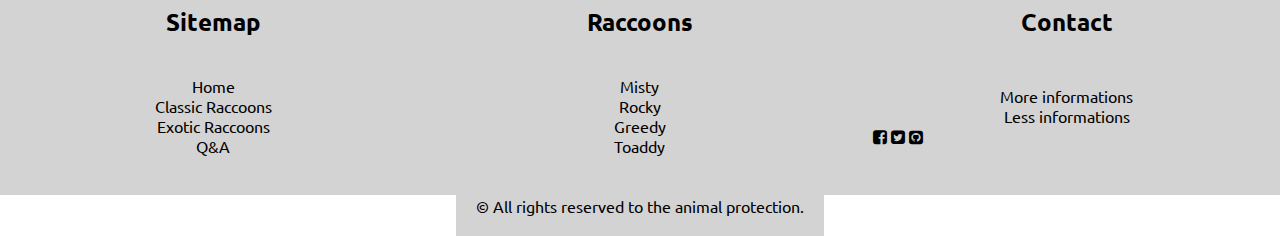
==== commit b344d297: "V2 of CSS Responsive" ====
--- a/index.html
+++ b/index.html
@@ -25,13 +25,13 @@
             <quote>
                 «  Meet Your Raccoon is the easy way to connect wild animal and human » 
             </quote>
-            <h2>- Socrate</h2>
+            <h2 id="soc">- Socrate</h2>
             <!--<img id="raccoon" src="assets/images/cartoon_raccoon.png" alt="Hello Raccoon">-->
     </header>
     <main>
-    <section id="choose">
+    <section id="choose"> 
+        <h2>How to choose your Raccoon ?</h2>
         <article id="classic">
-            <h2>How to choose your Raccoon ?</h2>
             <h3>Classic or Exotic ?</h3>
                 <p>We offer to types of raccoons. The classic one which have white, gray and black colors. The exotic ones which have really fancy colors.</p>
         </article>
@@ -46,24 +46,24 @@
     </section>
      
     <section id="all_racc">
-        <h3>Here is a selection of our best raccoons</h3>
+        <h2>Here is a selection of our best raccoons</h2>
         <article id="misty" >
-            <h4>Misty</h4>
+            <h3>Misty</h3>
             <img src="assets/images/misty_raccoon.jpg" alt="Misty the raccoon">
                 <p>Misty is some kind of crazy raccoon, she doesn't like to get pet and love to be in the nature. She only like to live in the wild and would be sad if she's living captive. You don't want to adopt her.</p>
         </article>
         <article id="rocky" class="selection pair">
-            <h4>Rocky</h4>
+            <h3>Rocky</h3>
             <img src="assets/images/rocky_raccoon.jpg" alt="Rocky the raccoon">
                 <p>Rocky is some kind of crazy raccoon, she doesn't like to get pet and love to be in the nature. She only like to live in the wild and would be sad if she's living captive. You don't want to adopt her.</p>
         </article>
         <article id="greedy" class="selection impair">
-            <h4>Greedy</h4>
+            <h3>Greedy</h3>
             <img src="assets/images/greedy_raccoon.jpeg" alt="Greedy the raccoon">
                 <p>Greedy is some kind of crazy raccoon, she doesn't like to get pet and love to be in the nature. She only like to live in the wild and would be sad if she's living captive. You don't want to adopt her.</p>
         </article>
         <article id="Toaddy" class="selection pair">
-            <h4>Toaddy</h4>
+            <h3>Toaddy</h3>
             <img src="assets/images/toaddy_raccoon.jpg" alt="Toaddy the raccoon">
                 <p>Misty is some kind of crazy raccoon, she doesn't like to get pet and love to be in the nature. She only like to live in the wild and would be sad if she's living captive. You don't want to adopt her.</p>
         </article>
--- a/css/style2.css
+++ b/css/style2.css
@@ -25,6 +25,7 @@
 }
 
 header {
+    display: grid;
     background-color: #C3DDA1;
     color: white;
 }
@@ -38,30 +39,167 @@
     width: 150px;
     height: 150px;
     object-fit: cover;
+    justify-self: center;
 }
 
 article {
     display: grid;
     gap: 20px;
     background-color: lightsteelblue;
+    text-align: center;
+    padding: 5px;
 }
 
 section {
     display: grid;
     gap: 20px;
     background-color: lightgray;
-    padding: 20px
+    padding: 20px;
 }
 
 footer {
     display: grid;
+}
+
+footer li {
+    text-align: center;
+}
+
+h1,
+h2,
+h3,
+h4 {
+    justify-self: center;
+    text-align: center;
 }
 
 ul {
     list-style-type: none;
+}
+
+h1 {
+    padding: 10px;
+}
+
+p {
+    text-align: justify;
 }
 
 #logo {
     width: 150px;
     height: 150px;
+}
+
+/* Phone layout */
+
+@media only screen and (min-width: 300px) and (max-width: 480px) {
+
+    header {
+        grid-template-columns: 50px 1fr 1fr 50px;
+        grid-template-rows: auto auto;
+    }
+
+    #logo {
+        grid-column: 2 / 4;
+        grid-row: 1/ 2;
+        justify-self: center;
+    }
+
+    #burger {
+        font-size: 30px;
+        grid-column: 4 / 5;
+        grid-row: 1 / 2;
+        margin-top: 30px;
+    }
+
+    h1 {
+        grid-column: 2 / 4;
+        justify-self: center;
+        font-size: 20px;
+    }
+
+    nav,
+    quote,
+    h2 {
+        display: none;
+    }
+}
+
+/* Tablet layout */
+
+@media only screen and (min-width: 481px) {
+
+    header {
+        grid-template-columns: 1fr 1fr;
+    }
+
+    h1 {
+        grid-column: 1 / 3;
+    }
+
+    #burger,
+    quote,
+    #soc {
+        display: none;
+    }
+
+    #choose {
+        grid-template-columns: 1fr 1fr 1fr;
+        grid-template-rows: 20% 80%;
+    }
+
+    #choose h2 {
+        grid-column: 1 / 4;
+    }
+
+    #choose article {
+        grid-row: 2 / 3;
+    }
+}
+
+/* Small laptop layout */
+
+@media only screen and (min-width: 767px) {
+
+    header {
+        grid-template-columns: 1fr 1fr 1fr 1fr;
+        grid-template-rows: 1fr 1fr 1fr 1fr;
+        height: 100vh;
+    }
+
+    #all_racc {
+        grid-template-rows: auto 45% 45%;
+        grid-template-columns: 1fr 1fr;
+    }
+
+    #all_racc h2 {
+        grid-row: 1 / 2;
+        grid-column: 1/ 3;
+    }
+
+    footer {
+        grid-template-columns: 1fr 1fr 1fr;
+        grid-template-rows: 90% 10%;
+    }
+
+    #social {
+        grid-column: 1 / 4;
+        grid-row: 2 / 3;
+        align-self: center;
+        justify-self: center;
+    }
+}
+
+@media only screen and (min-width: 1024px) {
+
+    #all_racc {
+        grid-template-columns: 1fr 1fr 1fr 1fr;
+        grid-template-rows: auto 90%;
+    }
+
+    #all_racc h2 {
+        grid-row: 1 / 2;
+        grid-column: 1/ 5;
+    }
+
 }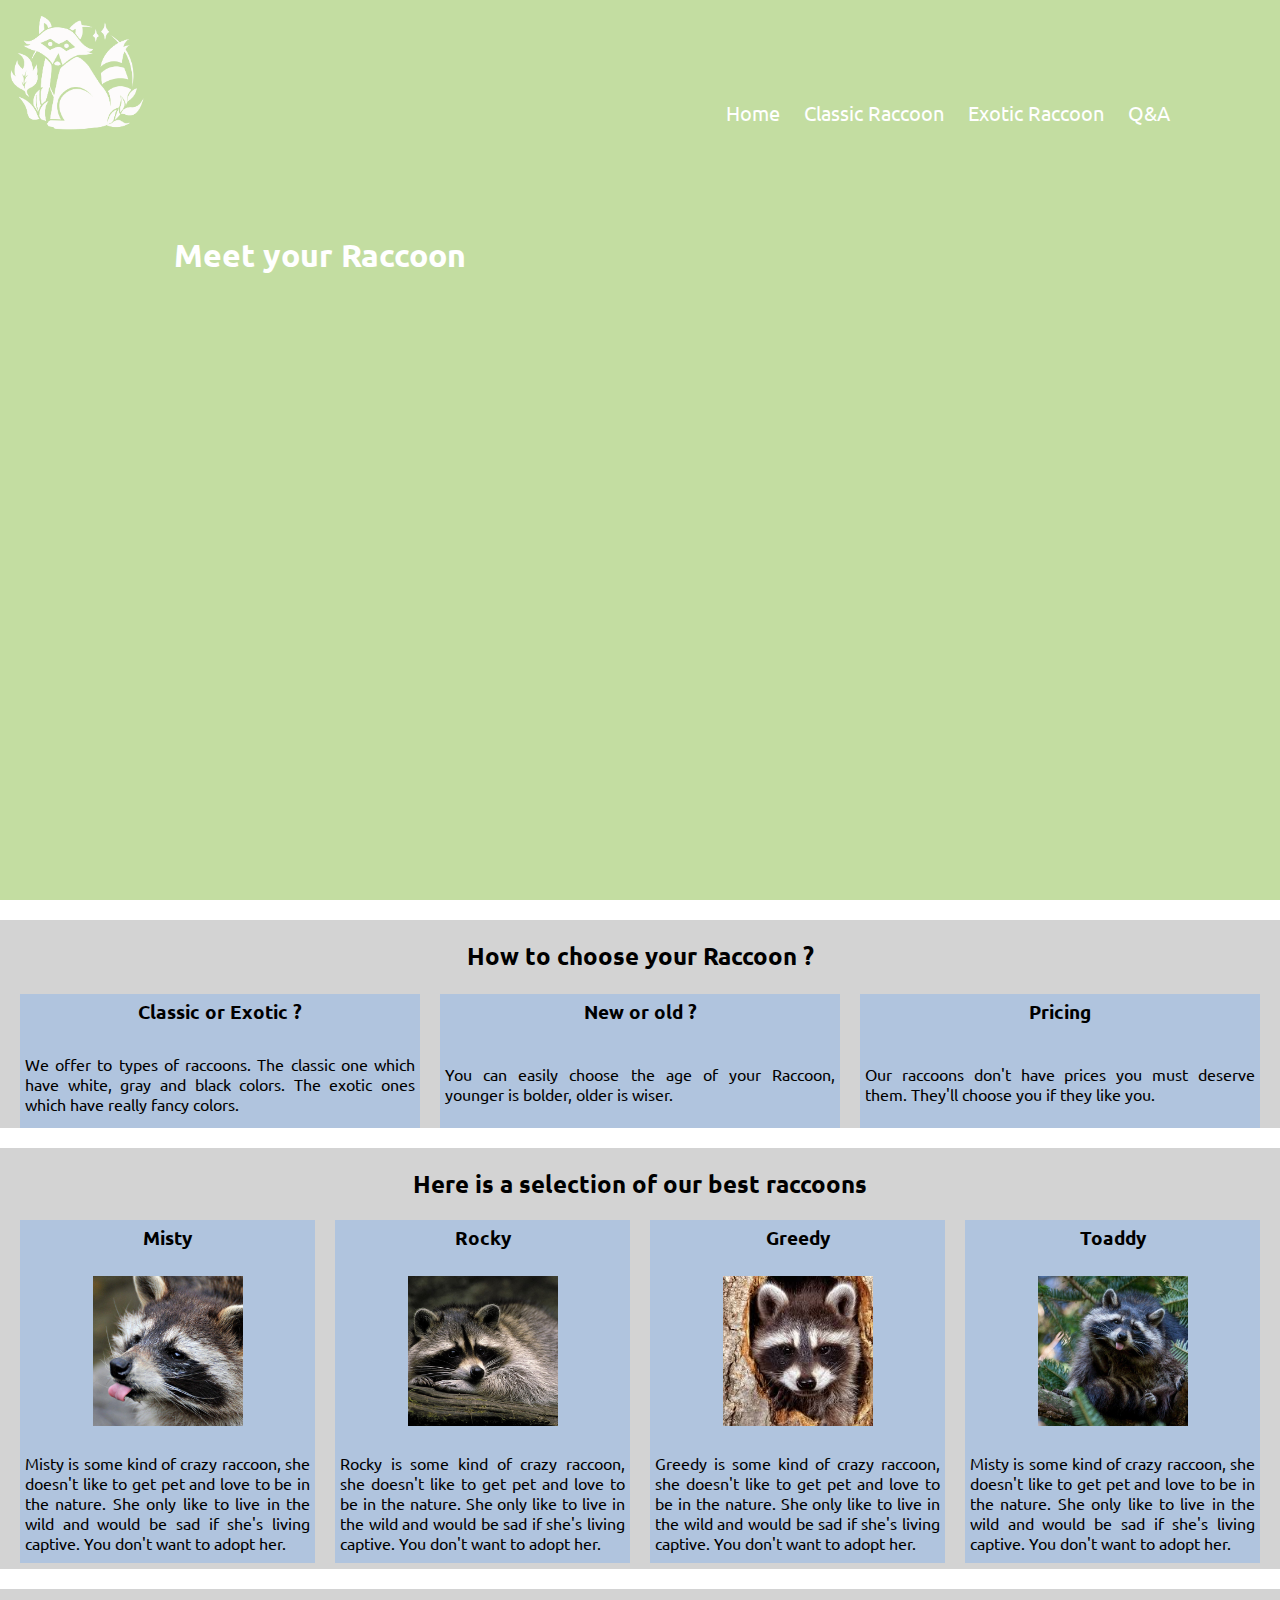
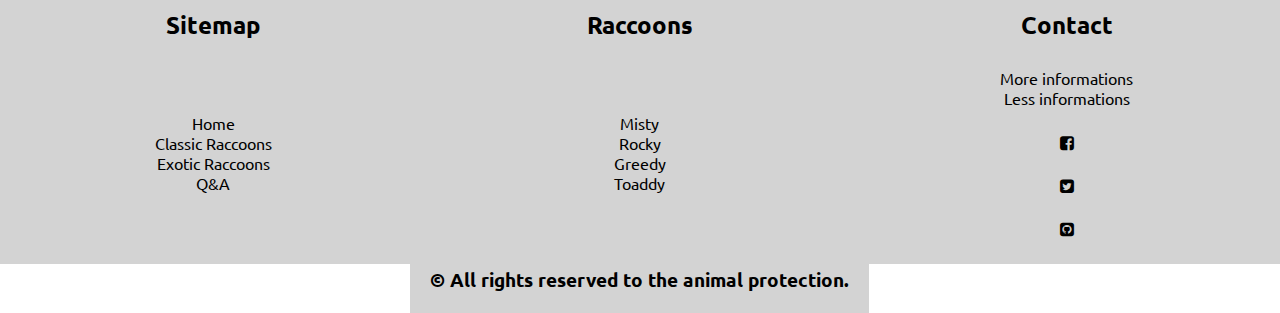
==== commit ddc8ce16: "index modification" ====
--- a/index.html
+++ b/index.html
@@ -3,31 +3,36 @@
 <head>
     <meta charset="UTF-8">
     <meta name="viewport" content="width=device-width, initial-scale=1.0">
-    <meta http-equiv="X-UA-Compatible" content="ie/edge">
+    <meta http-equiv="X-UA-Compatible" content="IE=Edge">
     <link rel="icon" href="#">
     <link rel="stylesheet" href="css/style2.css" type="text/css">
     <link rel="stylesheet" href="https://stackpath.bootstrapcdn.com/font-awesome/4.7.0/css/font-awesome.min.css" integrity="sha384-wvfXpqpZZVQGK6TAh5PVlGOfQNHSoD2xbE+QkPxCAFlNEevoEH3Sl0sibVcOQVnN" crossorigin="anonymous">
     <title>Meet Your Raccoon</title>
 </head>
 <body>
+
+    <!-- Nav bar and hero container -->
     <header>
-        <img id="logo" src="assets/images/raccoon_logo.png" alt="Meet your Raccoon logo">
-        <i id="burger" class="fa fa-bars"></i>
-        <nav id="navbar">
-            <ul>
-                <li><a href="">Home</a></li>
-                <li><a href="">Classic Raccoon</a></li>
-                <li><a href="">Exotic Raccoon</a></li>
-                <li><a href="">Q&A</a></li>
-            </ul>
-        </nav>
-        <h1>Meet your Raccoon</h1>
-            <quote>
-                «  Meet Your Raccoon is the easy way to connect wild animal and human » 
-            </quote>
-            <h2 id="soc">- Socrate</h2>
-            <!--<img id="raccoon" src="assets/images/cartoon_raccoon.png" alt="Hello Raccoon">-->
+        <figure>
+            <img id="logo" src="assets/images/raccoon_logo.png" alt="Meet your Raccoon logo">
+            <figcaption>Nice Raccoon logo</figcaption>
+        </figure>
+            
+            <i id="burger" class="fa fa-bars"></i>
+            <nav id="navbar">
+                <ul>
+                    <li><a href="#logo">Home</a></li>
+                    <li><a href="#choose">Classic Raccoon</a></li>
+                    <li><a href="#all_racc">Exotic Raccoon</a></li>
+                    <li><a href="#sitemap">Q&A</a></li>
+                </ul>
+            </nav>
+            <h1>Meet your Raccoon</h1>
+                <!--<img id="raccoon" src="assets/images/cartoon_raccoon.png" alt="Hello Raccoon">-->
     </header>
+
+    <!-- Main section  -->
+
     <main>
     <section id="choose"> 
         <h2>How to choose your Raccoon ?</h2>
@@ -47,28 +52,43 @@
      
     <section id="all_racc">
         <h2>Here is a selection of our best raccoons</h2>
-        <article id="misty" >
+        <article id="misty" class="impair" >
             <h3>Misty</h3>
-            <img src="assets/images/misty_raccoon.jpg" alt="Misty the raccoon">
+            <figure>
+                <img src="assets/images/misty_raccoon.jpg" alt="Misty the raccoon">
+                <figcaption>Misty the raccoon.</figcaption>
+            </figure>
                 <p>Misty is some kind of crazy raccoon, she doesn't like to get pet and love to be in the nature. She only like to live in the wild and would be sad if she's living captive. You don't want to adopt her.</p>
         </article>
-        <article id="rocky" class="selection pair">
+        <article id="rocky" class="pair">
             <h3>Rocky</h3>
-            <img src="assets/images/rocky_raccoon.jpg" alt="Rocky the raccoon">
+            <figure>
+                <img src="assets/images/rocky_raccoon.jpg" alt="Rocky the raccoon">
+                <figcaption>Rocky the raccoon.</figcaption>
+            </figure>
                 <p>Rocky is some kind of crazy raccoon, she doesn't like to get pet and love to be in the nature. She only like to live in the wild and would be sad if she's living captive. You don't want to adopt her.</p>
         </article>
-        <article id="greedy" class="selection impair">
+        <article id="greedy" class="impair">
             <h3>Greedy</h3>
-            <img src="assets/images/greedy_raccoon.jpeg" alt="Greedy the raccoon">
+            <figure>
+                <img src="assets/images/greedy_raccoon.jpeg" alt="Greedy the raccoon">
+                <figcaption>Greedy the raccoon.</figcaption>
+            </figure>
                 <p>Greedy is some kind of crazy raccoon, she doesn't like to get pet and love to be in the nature. She only like to live in the wild and would be sad if she's living captive. You don't want to adopt her.</p>
         </article>
-        <article id="Toaddy" class="selection pair">
+        <article id="Toaddy" class="pair">
             <h3>Toaddy</h3>
-            <img src="assets/images/toaddy_raccoon.jpg" alt="Toaddy the raccoon">
+            <figure>
+                <img src="assets/images/toaddy_raccoon.jpg" alt="Toaddy the raccoon">
+                <figcaption>Toaddy the raccoon.</figcaption>
+            </figure>
                 <p>Misty is some kind of crazy raccoon, she doesn't like to get pet and love to be in the nature. She only like to live in the wild and would be sad if she's living captive. You don't want to adopt her.</p>
         </article>
     </section>
     </main>
+
+    <!-- Footer -->
+
     <footer>
         <section id="sitemap">
             <h2>Sitemap</h2>
@@ -93,13 +113,13 @@
             <ul>
                 <li>More informations</li>
                 <li>Less informations</li>
-                <i class="fa fa-facebook-square"></i>
-                <i class="fa fa-twitter-square"></i>
-                <i class="fa fa-github-square"></i>
             </ul>
+            <i class="fa fa-facebook-square"></i>
+            <i class="fa fa-twitter-square"></i>
+            <i class="fa fa-github-square"></i>
         </section>
         <section id="social">
-           <p> © All rights reserved to the animal protection.</p>
+           <h3> © All rights reserved to the animal protection.</h3>
         </section>
     </footer>
 </body>
--- a/css/style2.css
+++ b/css/style2.css
@@ -21,13 +21,31 @@
     grid-template-rows: auto 1fr auto;
     gap: 20px;
     font-family: 'Ubuntu', sans-serif;
-
+}
+
+figcaption {
+    display: none;
+}
+
+#navbar {
+    justify-self: end;
+}
+
+#navbar li {
+    display: inline;
+    padding: 0px 10px 0px 10px;
+    font-size: 20px;
+}
+
+#navbar a {
+    text-decoration: none;
+    color: white;
 }
 
 header {
     display: grid;
+    color: white;
     background-color: #C3DDA1;
-    color: white;
 }
 
 main {
@@ -59,6 +77,7 @@
 
 footer {
     display: grid;
+    text-align: center;
 }
 
 footer li {
@@ -68,7 +87,8 @@
 h1,
 h2,
 h3,
-h4 {
+h4,
+p {
     justify-self: center;
     text-align: center;
 }
@@ -90,9 +110,13 @@
     height: 150px;
 }
 
+/* =============
+    Responsive
+============== */
+
 /* Phone layout */
 
-@media only screen and (min-width: 300px) and (max-width: 480px) {
+@media only screen and (min-width: 300px) and (max-width: 649px) {
 
     header {
         grid-template-columns: 50px 1fr 1fr 50px;
@@ -120,21 +144,25 @@
 
     nav,
     quote,
-    h2 {
+    #soc {
         display: none;
     }
 }
 
 /* Tablet layout */
 
-@media only screen and (min-width: 481px) {
+@media only screen and (min-width: 650px) {
 
     header {
-        grid-template-columns: 1fr 1fr;
+        grid-template-columns: auto 1fr 1fr;
+    }
+
+    #navbar {
+        grid-column: 2 / 4;
     }
 
     h1 {
-        grid-column: 1 / 3;
+        grid-column: 1 / 4;
     }
 
     #burger,
@@ -162,9 +190,19 @@
 @media only screen and (min-width: 767px) {
 
     header {
-        grid-template-columns: 1fr 1fr 1fr 1fr;
+        grid-template-columns: 100px 1fr 1fr 1fr 1fr 100px;
         grid-template-rows: 1fr 1fr 1fr 1fr;
         height: 100vh;
+    }
+
+    #logo {
+        grid-column: 2 / 3;
+        grid-row: 1 / 2;
+    }
+
+    #navbar {
+        grid-column: 2 / 6;
+        grid-row: 1 / 2;
     }
 
     #all_racc {
@@ -202,4 +240,18 @@
         grid-column: 1/ 5;
     }
 
+}
+
+/* =================
+    Decorative code
+================= */
+
+/* Navigation Bar */
+
+#logo {
+    align-self: center;
+}
+
+#navbar {
+    align-self: center;
 }